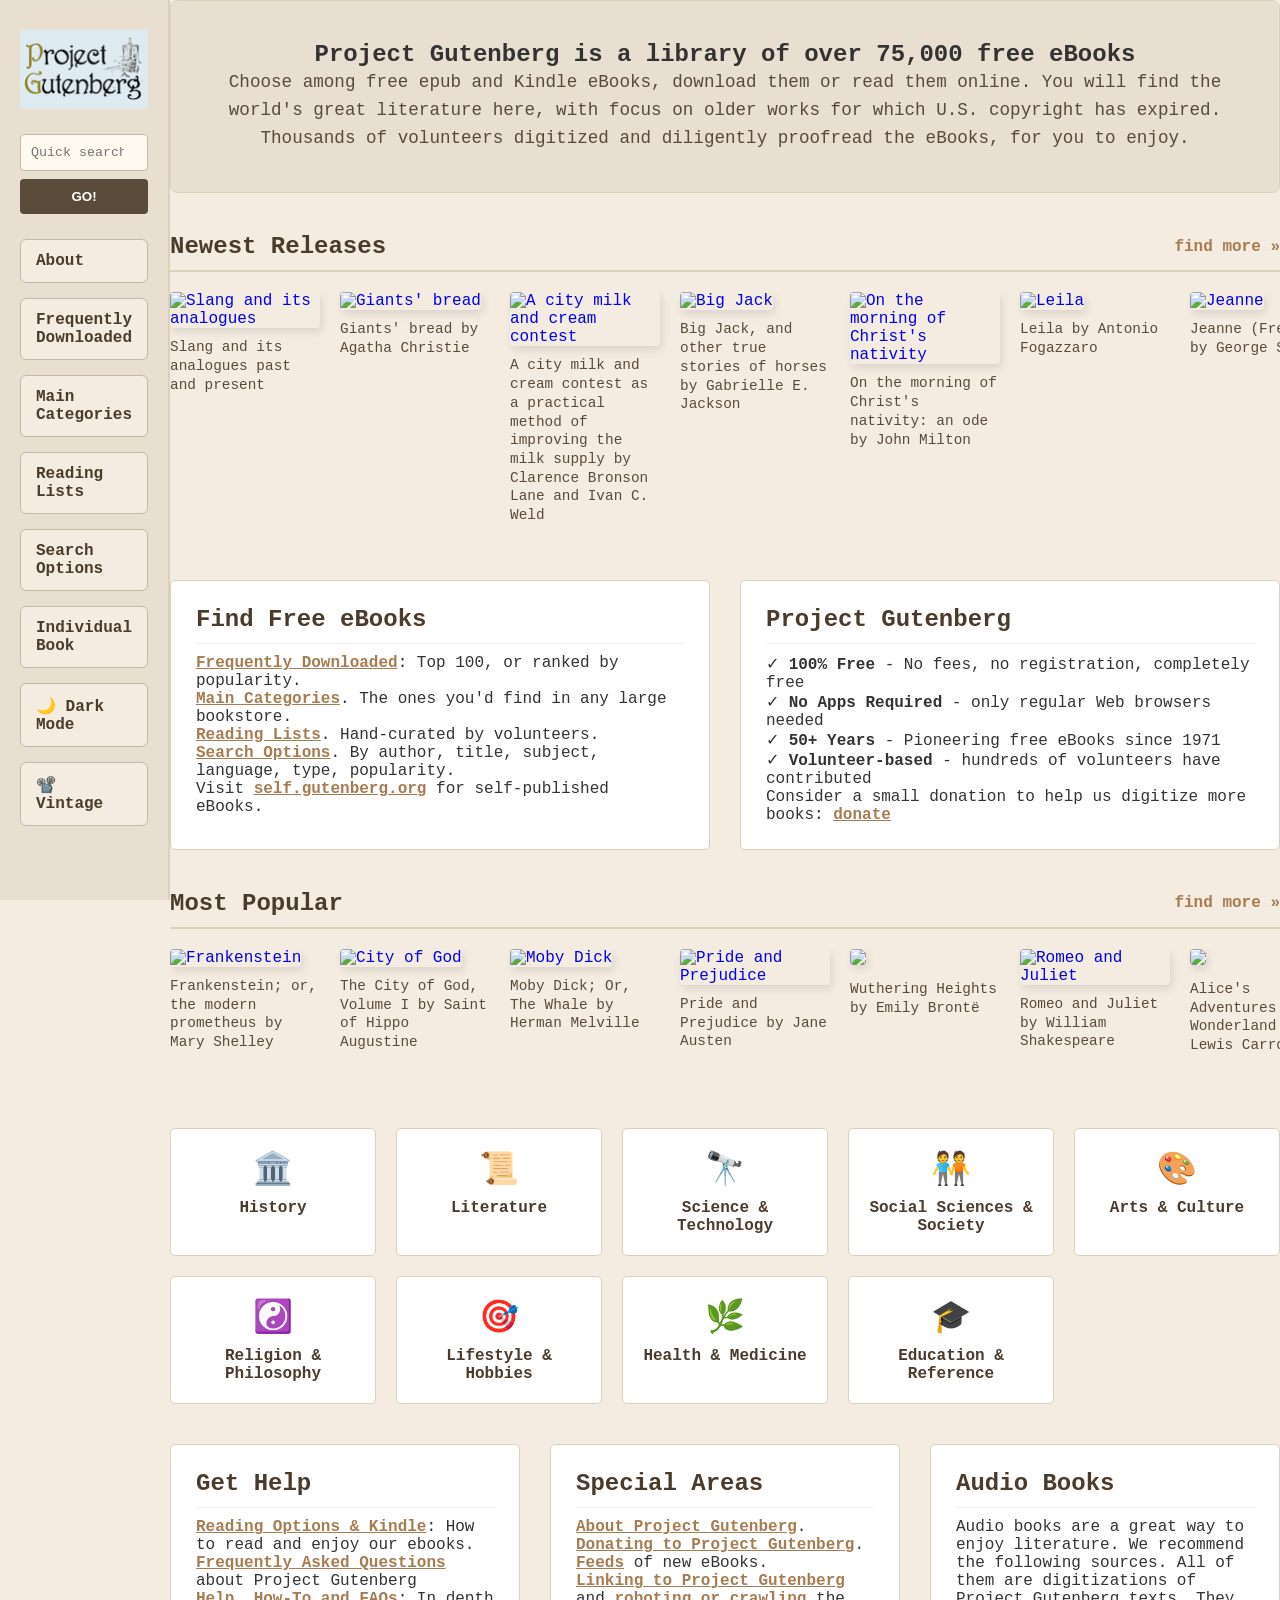
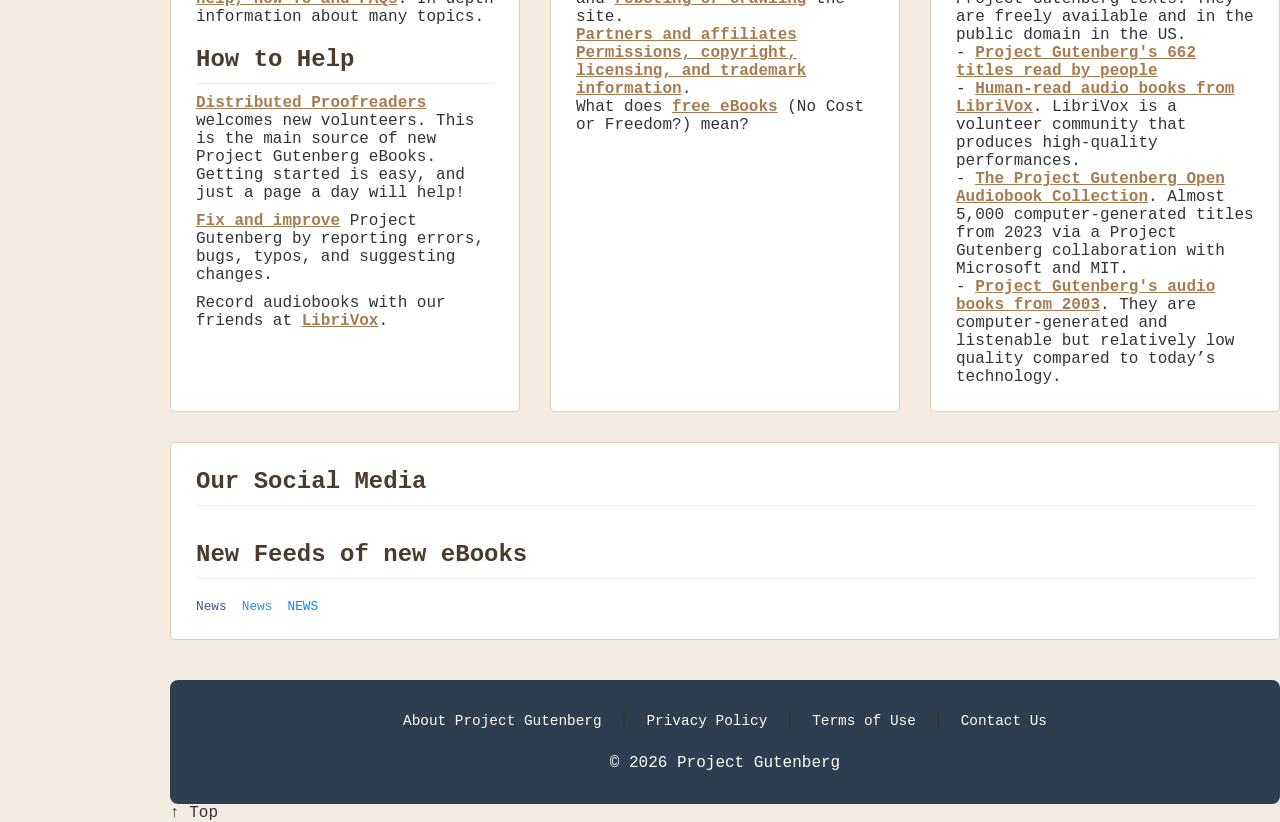
==== index.html @ 0d286bb6 "Update index.html" ====
<!DOCTYPE html>
<html lang="en">
<head>
  <meta charset="UTF-8">
  <meta name="viewport" content="width=device-width, initial-scale=1.0">
  <title>Project Gutenberg - Free eBooks</title>
  <link rel="stylesheet" href="style.css">
</head>
<body>

  <header class="site-header">
    <nav class="nav container">
      <a href="index.html" class="logo"><img src="images/projectgutenberg logo.png" alt="Project Gutenberg Logo" class="logo-img"></a>
      
      <form class="search-form" method="get" action="https://www.gutenberg.org/ebooks/search/">
        <input type="search" id="searchInput" name="query" placeholder="Quick search" class="vintage-input">
        <button type="submit" class="vintage-submit">Go!</button>
      </form>
      
      <ul class="nav-list">
        <li><a href="about.html">About</a></li>
        <li><a href="FrequentlyDownloaded.html">Frequently Downloaded</a></li>
        <li><a href="maincat.html">Main Categories</a></li>
        <li><a href="readinglists.html">Reading Lists</a></li>
        <li><a href="searchoptions.html">Search Options</a></li>
        <li><a href="individualbook.html">Individual Book</a></li>
        <li><a href="#" id="darkModeBtn">🌙 Dark Mode</a></li>
        <li><a href="#" id="vintageModeBtn">📽️ Vintage</a></li>
      </ul>
     <div style="padding: 10px; text-align: center;">
</div>
    </nav>
  </header>
  
  <main>
      
    <section class="hero" style="background: #e8dfd0; padding: 40px; border-radius: 8px; margin-bottom: 40px; text-align: center; border: 1px solid #dcd0b9;">
      <div class="container">
        <h2>Project Gutenberg is a library of over 75,000 free eBooks</h2>
        <p style="font-size: 1.1rem; line-height: 1.6; color: #5a4a3a;">Choose among free epub and Kindle eBooks, download them or read them online. You will find the world's great literature here, with focus on older works for which U.S. copyright has expired. Thousands of volunteers digitized and diligently proofread the eBooks, for you to enjoy.</p>
      </div>
    </section>

    <section class="releases-section" style="margin-bottom: 40px;">
        <div class="releases-header" style="display: flex; justify-content: space-between; align-items: center; border-bottom: 2px solid #dcd0b9; padding-bottom: 10px; margin-bottom: 20px;">
            <h2 style="color: #4a3b2b; margin: 0;">Newest Releases</h2>
            <a href="#" class="btn-find-more" style="color: #a67c52; text-decoration: none; font-weight: bold;">find more »</a>
        </div>
        <div class="carousel-track" style="display: flex; gap: 20px; overflow-x: auto; padding-bottom: 15px;">

            <a href="#" class="book-card" style="flex: 0 0 150px; text-decoration: none;">
                <img src="https://www.gutenberg.org/cache/epub/78263/pg78263.cover.medium.jpg" alt="Slang and its analogues" class="book-cover" style="width: 100%; border-radius: 4px; box-shadow: 2px 4px 8px rgba(0,0,0,0.1);">
                <p class="book-title" style="color: #5a4a3a; font-size: 0.9rem; margin-top: 10px; line-height: 1.3;">Slang and its analogues past and present</p>
            </a>

            <a href="#" class="book-card" style="flex: 0 0 150px; text-decoration: none;">
                <img src="https://www.gutenberg.org/cache/epub/78262/pg78262.cover.medium.jpg" alt="Giants' bread" class="book-cover" style="width: 100%; border-radius: 4px; box-shadow: 2px 4px 8px rgba(0,0,0,0.1);">
                <p class="book-title" style="color: #5a4a3a; font-size: 0.9rem; margin-top: 10px; line-height: 1.3;">Giants' bread by Agatha Christie</p>
            </a>

            <a href="#" class="book-card" style="flex: 0 0 150px; text-decoration: none;">
                <img src="https://www.gutenberg.org/cache/epub/78261/pg78261.cover.medium.jpg" alt="A city milk and cream contest" class="book-cover" style="width: 100%; border-radius: 4px; box-shadow: 2px 4px 8px rgba(0,0,0,0.1);">
                <p class="book-title" style="color: #5a4a3a; font-size: 0.9rem; margin-top: 10px; line-height: 1.3;">A city milk and cream contest as a practical method of improving the milk supply by Clarence Bronson Lane and Ivan C. Weld</p>
            </a>
          
            <a href="#" class="book-card" style="flex: 0 0 150px; text-decoration: none;">
                <img src="https://www.gutenberg.org/cache/epub/78260/pg78260.cover.medium.jpg" alt="Big Jack" class="book-cover" style="width: 100%; border-radius: 4px; box-shadow: 2px 4px 8px rgba(0,0,0,0.1);">
                <p class="book-title" style="color: #5a4a3a; font-size: 0.9rem; margin-top: 10px; line-height: 1.3;">Big Jack, and other true stories of horses by Gabrielle E. Jackson</p>
            </a>
          
            <a href="#" class="book-card" style="flex: 0 0 150px; text-decoration: none;">
                <img src="https://www.gutenberg.org/cache/epub/78259/pg78259.cover.medium.jpg" alt="On the morning of Christ's nativity" class="book-cover" style="width: 100%; border-radius: 4px; box-shadow: 2px 4px 8px rgba(0,0,0,0.1);">
                <p class="book-title" style="color: #5a4a3a; font-size: 0.9rem; margin-top: 10px; line-height: 1.3;">On the morning of Christ's nativity: an ode by John Milton</p>
            </a>

            <a href="#" class="book-card" style="flex: 0 0 150px; text-decoration: none;">
                <img src="https://www.gutenberg.org/cache/epub/78258/pg78258.cover.medium.jpg" alt="Leila" class="book-cover" style="width: 100%; border-radius: 4px; box-shadow: 2px 4px 8px rgba(0,0,0,0.1);">
                <p class="book-title" style="color: #5a4a3a; font-size: 0.9rem; margin-top: 10px; line-height: 1.3;">Leila by Antonio Fogazzaro</p>
            </a>
            
            <a href="#" class="book-card" style="flex: 0 0 150px; text-decoration: none;">
                <img src="https://www.gutenberg.org/cache/epub/78257/pg78257.cover.medium.jpg" alt="Jeanne" class="book-cover" style="width: 100%; border-radius: 4px; box-shadow: 2px 4px 8px rgba(0,0,0,0.1);">
                <p class="book-title" style="color: #5a4a3a; font-size: 0.9rem; margin-top: 10px; line-height: 1.3;">Jeanne (French) by George Sand</p>
            </a>
          
            <a href="#" class="book-card" style="flex: 0 0 150px; text-decoration: none;">
                <img src="https://www.gutenberg.org/cache/epub/78256/pg78256.cover.medium.jpg" alt="history of libraries" class="book-cover" style="width: 100%; border-radius: 4px; box-shadow: 2px 4px 8px rgba(0,0,0,0.1);">
                <p class="book-title" style="color: #5a4a3a; font-size: 0.9rem; margin-top: 10px; line-height: 1.3;">A brief outline of the history of libraries by Justus Lipsius</p>
            </a>

            <a href="#" class="book-card" style="flex: 0 0 150px; text-decoration: none;">
                <img src="https://www.gutenberg.org/cache/epub/78255/pg78255.cover.medium.jpg" alt="mathematica" class="book-cover" style="width: 100%; border-radius: 4px; box-shadow: 2px 4px 8px rgba(0,0,0,0.1);">
                <p class="book-title" style="color: #5a4a3a; font-size: 0.9rem; margin-top: 10px; line-height: 1.3;">Principia mathematica, vol. 2 (of 3) by Bertrand Russell and Alfred North Whitehead</p>
            </a>
            
            <a href="#" class="book-card" style="flex: 0 0 150px; text-decoration: none;">
                <img src="https://www.gutenberg.org/cache/epub/78254/pg78254.cover.medium.jpg" alt="Silent guests" class="book-cover" style="width: 100%; border-radius: 4px; box-shadow: 2px 4px 8px rgba(0,0,0,0.1);">
                <p class="book-title" style="color: #5a4a3a; font-size: 0.9rem; margin-top: 10px; line-height: 1.3;">Silent guests by A. E. Forrest</p>
            </a>

        </div>
    </section>

    <div class="info-container" style="display: flex; gap: 30px; margin-bottom: 40px; flex-wrap: wrap;">
        <div class="info-card" style="flex: 1; min-width: 300px; background: #ffffff; padding: 25px; border: 1px solid #dcd0b9; border-radius: 5px;">
            <h2 style="color: #4a3b2b; border-bottom: 1px solid #eee; padding-bottom: 10px;">Find Free eBooks</h2>
            <p style="margin-top: 10px;"><a href="#" style="color: #a67c52; font-weight: bold;">Frequently Downloaded</a>: Top 100, or ranked by popularity.</p>
            <p><a href="maincat.html" style="color: #a67c52; font-weight: bold;">Main Categories</a>. The ones you'd find in any large bookstore.</p>
            <p><a href="#" style="color: #a67c52; font-weight: bold;">Reading Lists</a>. Hand-curated by volunteers.</p>
            <p><a href="#" style="color: #a67c52; font-weight: bold;">Search Options</a>. By author, title, subject, language, type, popularity.</p>
            <p>Visit <a href="#" style="color: #a67c52; font-weight: bold;">self.gutenberg.org</a> for self-published eBooks.</p>
        </div>
   
        <div class="info-card" style="flex: 1; min-width: 300px; background: #ffffff; padding: 25px; border: 1px solid #dcd0b9; border-radius: 5px;">
            <h2 style="color: #4a3b2b; border-bottom: 1px solid #eee; padding-bottom: 10px;">Project Gutenberg</h2>
            <p style="margin-top: 10px;">✓ <strong>100% Free</strong> - No fees, no registration, completely free</p>
            <p>✓ <strong>No Apps Required</strong> - only regular Web browsers needed</p>
            <p>✓ <strong>50+ Years</strong> - Pioneering free eBooks since 1971</p>
            <p>✓ <strong>Volunteer-based</strong> - hundreds of volunteers have contributed</p>
            <p>Consider a small donation to help us digitize more books: <a href="#" style="color: #a67c52; font-weight: bold;">donate</a></p>
        </div>
    </div>

    <section class="releases-section" style="margin-bottom: 40px;">
        <div class="releases-header" style="display: flex; justify-content: space-between; align-items: center; border-bottom: 2px solid #dcd0b9; padding-bottom: 10px; margin-bottom: 20px;">
            <h2 style="color: #4a3b2b; margin: 0;">Most Popular</h2>
            <a href="https://www.gutenberg.org/ebooks/search/?sort_order=downloads" class="btn-find-more" style="color: #a67c52; text-decoration: none; font-weight: bold;">find more »</a>
        </div>
        <div class="carousel-track" style="display: flex; gap: 20px; overflow-x: auto; padding-bottom: 15px;">
          
            <a href="#" class="book-card" style="flex: 0 0 150px; text-decoration: none;">
                <img src="https://www.gutenberg.org/cache/epub/84/pg84.cover.medium.jpg" alt="Frankenstein" class="book-cover" style="width: 100%; border-radius: 4px; box-shadow: 2px 4px 8px rgba(0,0,0,0.1);">
                <p class="book-title" style="color: #5a4a3a; font-size: 0.9rem; margin-top: 10px; line-height: 1.3;">Frankenstein; or, the modern prometheus by Mary Shelley</p>
            </a>
            
            <a href="#" class="book-card" style="flex: 0 0 150px; text-decoration: none;">
                <img src="https://www.gutenberg.org/cache/epub/45304/pg45304.cover.medium.jpg" alt="City of God" class="book-cover" style="width: 100%; border-radius: 4px; box-shadow: 2px 4px 8px rgba(0,0,0,0.1);">
                <p class="book-title" style="color: #5a4a3a; font-size: 0.9rem; margin-top: 10px; line-height: 1.3;">The City of God, Volume I by Saint of Hippo Augustine</p>
            </a>
          
            <a href="#" class="book-card" style="flex: 0 0 150px; text-decoration: none;">
                <img src="https://www.gutenberg.org/cache/epub/2701/pg2701.cover.medium.jpg" alt="Moby Dick" class="book-cover" style="width: 100%; border-radius: 4px; box-shadow: 2px 4px 8px rgba(0,0,0,0.1);">
                <p class="book-title" style="color: #5a4a3a; font-size: 0.9rem; margin-top: 10px; line-height: 1.3;">Moby Dick; Or, The Whale by Herman Melville</p>
            </a>

            <a href="#" class="book-card" style="flex: 0 0 150px; text-decoration: none;">
                <img src="https://www.gutenberg.org/cache/epub/1342/pg1342.cover.medium.jpg" alt="Pride and Prejudice" class="book-cover" style="width: 100%; border-radius: 4px; box-shadow: 2px 4px 8px rgba(0,0,0,0.1);">
                <p class="book-title" style="color: #5a4a3a; font-size: 0.9rem; margin-top: 10px; line-height: 1.3;">Pride and Prejudice by Jane Austen</p>
            </a>

            <a href="#" class="book-card" style="flex: 0 0 150px; text-decoration: none;">
                <img src="https://www.gutenberg.org/cache/epub/768/pg768.cover.medium.jpg" class="Wuthering Heights" style="width: 100%; border-radius: 4px; box-shadow: 2px 4px 8px rgba(0,0,0,0.1);">
                <p class="book-title" style="color: #5a4a3a; font-size: 0.9rem; margin-top: 10px; line-height: 1.3;">Wuthering Heights by Emily Brontë</p>
            </a>
          
            <a href="#" class="book-card" style="flex: 0 0 150px; text-decoration: none;">
                <img src="https://www.gutenberg.org/cache/epub/1513/pg1513.cover.medium.jpg" alt="Romeo and Juliet" class="book-cover" style="width: 100%; border-radius: 4px; box-shadow: 2px 4px 8px rgba(0,0,0,0.1);">
                <p class="book-title" style="color: #5a4a3a; font-size: 0.9rem; margin-top: 10px; line-height: 1.3;">Romeo and Juliet by William Shakespeare</p>
            </a>
          
            <a href="#" class="book-card" style="flex: 0 0 150px; text-decoration: none;">
                <img src="https://www.gutenberg.org/cache/epub/11/pg11.cover.medium.jpg" class="Alice's Adventrues" style="width: 100%; border-radius: 4px; box-shadow: 2px 4px 8px rgba(0,0,0,0.1);">
                <p class="book-title" style="color: #5a4a3a; font-size: 0.9rem; margin-top: 10px; line-height: 1.3;">Alice's Adventures in Wonderland by Lewis Carroll</p>
            </a>

            <a href="#" class="book-card" style="flex: 0 0 150px; text-decoration: none;">
                <img src="https://www.gutenberg.org/cache/epub/100/pg100.cover.medium.jpg" class="Complete Works of William" style="width: 100%; border-radius: 4px; box-shadow: 2px 4px 8px rgba(0,0,0,0.1);">
                <p class="book-title" style="color: #5a4a3a; font-size: 0.9rem; margin-top: 10px; line-height: 1.3;">The Complete Works of William Shakespeare by William Shakespeare</p>
            </a>

            <a href="#" class="book-card" style="flex: 0 0 150px; text-decoration: none;">
                <img src="https://www.gutenberg.org/cache/epub/64317/pg64317.cover.medium.jpg" class="Great Gatsby" style="width: 100%; border-radius: 4px; box-shadow: 2px 4px 8px rgba(0,0,0,0.1);">
                <p class="book-title" style="color: #5a4a3a; font-size: 0.9rem; margin-top: 10px; line-height: 1.3;">The Great Gatsby by F. Scott Fitzgerald</p>
            </a>

            <a href="#" class="book-card" style="flex: 0 0 150px; text-decoration: none;">
                <img src="https://www.gutenberg.org/cache/epub/2641/pg2641.cover.medium.jpg" class="Room with a view" style="width: 100%; border-radius: 4px; box-shadow: 2px 4px 8px rgba(0,0,0,0.1);">
                <p class="book-title" style="color: #5a4a3a; font-size: 0.9rem; margin-top: 10px; line-height: 1.3;">A Room with a view by E. M. Forster</p>
            </a>
        </div>
    </section>

    <div class="category-grid" style="display: grid; grid-template-columns: repeat(auto-fit, minmax(200px, 1fr)); gap: 20px; margin-bottom: 40px;">
        
        <a href="history.html" class="category-card" style="background: #ffffff; padding: 20px; border: 1px solid #dcd0b9; border-radius: 5px; text-align: center; text-decoration: none; color: #4a3b2b;">
            <span class="category-icon" style="font-size: 2rem; display: block; margin-bottom: 10px;">🏛️</span>
            <span class="category-text" style="font-weight: bold;">History</span>
        </a>

        <a href="literature.html" class="category-card" style="background: #ffffff; padding: 20px; border: 1px solid #dcd0b9; border-radius: 5px; text-align: center; text-decoration: none; color: #4a3b2b;">
            <span class="category-icon" style="font-size: 2rem; display: block; margin-bottom: 10px;">📜</span>
            <span class="category-text" style="font-weight: bold;">Literature</span>
        </a>

        <a href="science.html" class="category-card" style="background: #ffffff; padding: 20px; border: 1px solid #dcd0b9; border-radius: 5px; text-align: center; text-decoration: none; color: #4a3b2b;">
            <span class="category-icon" style="font-size: 2rem; display: block; margin-bottom: 10px;">🔭</span>
            <span class="category-text" style="font-weight: bold;">Science & Technology</span>
        </a>

        <a href="social-sciences.html" class="category-card" style="background: #ffffff; padding: 20px; border: 1px solid #dcd0b9; border-radius: 5px; text-align: center; text-decoration: none; color: #4a3b2b;">
            <span class="category-icon" style="font-size: 2rem; display: block; margin-bottom: 10px;">🧑‍🤝‍🧑</span>
            <span class="category-text" style="font-weight: bold;">Social Sciences & Society</span>
        </a>

        <a href="arts.html" class="category-card" style="background: #ffffff; padding: 20px; border: 1px solid #dcd0b9; border-radius: 5px; text-align: center; text-decoration: none; color: #4a3b2b;">
            <span class="category-icon" style="font-size: 2rem; display: block; margin-bottom: 10px;">🎨</span>
            <span class="category-text" style="font-weight: bold;">Arts & Culture</span>
        </a>

        <a href="religion.html" class="category-card" style="background: #ffffff; padding: 20px; border: 1px solid #dcd0b9; border-radius: 5px; text-align: center; text-decoration: none; color: #4a3b2b;">
            <span class="category-icon" style="font-size: 2rem; display: block; margin-bottom: 10px;">☯️</span>
            <span class="category-text" style="font-weight: bold;">Religion & Philosophy</span>
        </a>

        <a href="lifestyle.html" class="category-card" style="background: #ffffff; padding: 20px; border: 1px solid #dcd0b9; border-radius: 5px; text-align: center; text-decoration: none; color: #4a3b2b;">
            <span class="category-icon" style="font-size: 2rem; display: block; margin-bottom: 10px;">🎯</span>
            <span class="category-text" style="font-weight: bold;">Lifestyle & Hobbies</span>
        </a>

        <a href="health.html" class="category-card" style="background: #ffffff; padding: 20px; border: 1px solid #dcd0b9; border-radius: 5px; text-align: center; text-decoration: none; color: #4a3b2b;">
            <span class="category-icon" style="font-size: 2rem; display: block; margin-bottom: 10px;">🌿</span>
            <span class="category-text" style="font-weight: bold;">Health & Medicine</span>
        </a>
      
        <a href="education.html" class="category-card" style="background: #ffffff; padding: 20px; border: 1px solid #dcd0b9; border-radius: 5px; text-align: center; text-decoration: none; color: #4a3b2b;">
            <span class="category-icon" style="font-size: 2rem; display: block; margin-bottom: 10px;">🎓</span>
            <span class="category-text" style="font-weight: bold;">Education & Reference</span>
        </a>


    </div>

    <div class="info-container" style="display: flex; gap: 30px; margin-bottom: 40px; flex-wrap: wrap;">
        
        <div class="info-card" style="flex: 1; min-width: 300px; background: #ffffff; padding: 25px; border: 1px solid #dcd0b9; border-radius: 5px;">
            <h2 style="color: #4a3b2b; border-bottom: 1px solid #eee; padding-bottom: 10px;">Get Help</h2>
            <p style="margin-top: 10px;"><a href="#" style="color: #a67c52; font-weight: bold;">Reading Options & Kindle</a>: How to read and enjoy our ebooks.</p>
            <p><a href="#" style="color: #a67c52; font-weight: bold;">Frequently Asked Questions</a> about Project Gutenberg</p>
            <p><a href="#" style="color: #a67c52; font-weight: bold;">Help, How-To and FAQs</a>: In depth information about many topics.</p>

            <h2 style="color: #4a3b2b; border-bottom: 1px solid #eee; padding-bottom: 10px; margin-top: 20px;">How to Help</h2>
            <p style="margin-top: 10px;"><a href="#" style="color: #a67c52; font-weight: bold;">Distributed Proofreaders</a> welcomes new volunteers. This is the main source of new Project Gutenberg eBooks. Getting started is easy, and just a page a day will help!</p>
            <p style="margin-top: 10px;"><a href="#" style="color: #a67c52; font-weight: bold;">Fix and improve</a> Project Gutenberg by reporting errors, bugs, typos, and suggesting changes.</p>
            <p style="margin-top: 10px;">Record audiobooks with our friends at <a href="#" style="color: #a67c52; font-weight: bold;">LibriVox</a>.</p>
        </div>
      
        <div class="info-card" style="flex: 1; min-width: 300px; background: #ffffff; padding: 25px; border: 1px solid #dcd0b9; border-radius: 5px;">
            <h2 style="color: #4a3b2b; border-bottom: 1px solid #eee; padding-bottom: 10px;">Special Areas</h2>
            <p style="margin-top: 10px;"><a href="#" style="color: #a67c52; font-weight: bold;">About Project Gutenberg</a>.</p>
            <p><a href="#" style="color: #a67c52; font-weight: bold;">Donating to Project Gutenberg</a>.</p>
            <p><a href="#" style="color: #a67c52; font-weight: bold;">Feeds</a> of new eBooks.</p>
            <p><a href="#" style="color: #a67c52; font-weight: bold;">Linking to Project Gutenberg</a> and <a href="#" style="color: #a67c52; font-weight: bold;">roboting or crawling</a> the site.</p>
            <p><a href="#" style="color: #a67c52; font-weight: bold;">Partners and affiliates</a></p>
            <p><a href="#" style="color: #a67c52; font-weight: bold;">Permissions, copyright, licensing, and trademark information</a>.</p>
            <p>What does <a href="#" style="color: #a67c52; font-weight: bold;">free eBooks</a> (No Cost or Freedom?) mean?</p>
        </div>


        <div class="info-card" style="flex: 1; min-width: 300px; background: #ffffff; padding: 25px; border: 1px solid #dcd0b9; border-radius: 5px;">
            <h2 style="color: #4a3b2b; border-bottom: 1px solid #eee; padding-bottom: 10px;">Audio Books</h2>
            <p style="margin-top: 10px;">Audio books are a great way to enjoy literature. We recommend the following sources. All of them are digitizations of Project Gutenberg texts. They are freely available and in the public domain in the US.</p>
            <p>- <a href="#" style="color: #a67c52; font-weight: bold;">Project Gutenberg's 662 titles read by people</a></p>
            <p>- <a href="#" style="color: #a67c52; font-weight: bold;">Human-read audio books from LibriVox</a>. LibriVox is a volunteer community that produces high-quality performances.</p>
            <p>- <a href="#" style="color: #a67c52; font-weight: bold;">The Project Gutenberg Open Audiobook Collection</a>. Almost 5,000 computer-generated titles from 2023 via a Project Gutenberg collaboration with Microsoft and MIT.</p>
            <p>- <a href="#" style="color: #a67c52; font-weight: bold;">Project Gutenberg's audio books from 2003</a>. They are computer-generated and listenable but relatively low quality compared to today’s technology.</p>
        </div>

        <div class="info-card" style="flex: 1; min-width: 300px; background: #ffffff; padding: 25px; border: 1px solid #dcd0b9; border-radius: 5px;">
            <h2 style="color: #4a3b2b; border-bottom: 1px solid #eee; padding-bottom: 10px;">Our Social Media</h2>
            <div class="social-icons" style="display: flex; gap: 15px; margin-bottom: 20px; margin-top: 15px;">
                <a href="https://www.facebook.com/project.gutenberg" class="social-icon" aria-label="Facebook" style="color: #3b5998; font-size: 1.5rem;">
                    <i class="fa-brands fa-facebook-f"></i>
                </a>
                <a href="https://mastodon.social/@gutenberg_org" class="social-icon" aria-label="Mastodon" style="color: #2b90d9; font-size: 1.5rem;">
                    <i class="fa-brands fa-mastodon"></i>
                </a>
                <a href="https://bsky.app/profile/gutenberg.org" class="social-icon" aria-label="Bluesky" style="color: #0085ff; font-size: 1.5rem;">
                    <i class="fa-brands fa-bluesky"></i>
                </a>
            </div>

            <h2 style="color: #4a3b2b; border-bottom: 1px solid #eee; padding-bottom: 10px;">New Feeds of new eBooks</h2>
            <div class="social-icons" style="display: flex; gap: 15px; margin-top: 15px;">
                <a href="https://www.facebook.com/gutenberg.new" class="social-icon news-icon" aria-label="Facebook News" style="color: #3b5998; font-size: 1.5rem; display: flex; flex-direction: column; align-items: center; text-decoration: none;">
                    <i class="fa-brands fa-facebook-f"></i>
                    <span class="icon-text" style="font-size: 0.8rem; margin-top: 5px;">News</span>
                </a>
                <a href="https://mastodon.social/@gutenberg_new" class="social-icon news-icon" aria-label="Mastodon News" style="color: #2b90d9; font-size: 1.5rem; display: flex; flex-direction: column; align-items: center; text-decoration: none;">
                    <i class="fa-brands fa-mastodon"></i>
                    <span class="icon-text" style="font-size: 0.8rem; margin-top: 5px;">News</span>
                </a>
                <a href="https://bsky.app/profile/new.gutenberg.org" class="social-icon news-icon" aria-label="Bluesky News" style="color: #0085ff; font-size: 1.5rem; display: flex; flex-direction: column; align-items: center; text-decoration: none;">
                    <i class="fa-brands fa-bluesky"></i>
                    <span class="icon-text" style="font-size: 0.8rem; margin-top: 5px;">NEWS</span>
                </a>
            </div>
        </div>
    </div>

    <footer class="footer" style="background: #2c3e50; padding: 2rem 0; margin-top: 40px; border-radius: 8px;">
        <nav class="footer-nav" style="margin-bottom: 1.5rem; text-align: center;">
            <a href="#" style="color: white; margin: 0 0.5rem; text-decoration: none;">About Project Gutenberg</a> |
            <a href="#" style="color: white; margin: 0 0.5rem; text-decoration: none;">Privacy Policy</a> |
            <a href="#" style="color: white; margin: 0 0.5rem; text-decoration: none;">Terms of Use</a> |
            <a href="#" style="color: white; margin: 0 0.5rem; text-decoration: none;">Contact Us</a>
        </nav>
        <p style="color: white; text-align: center; margin: 0;">&copy; 2026 Project Gutenberg</p>
    </footer>
<div id="backToTop">↑ Top</div>
  </main>

  <script src="script.js"></script>
</body>
</html>
---- style.css ----
/* ==========================================================================
   PROJECT GUTENBERG - VINTAGE TYPEWRITER REDESIGN (COMPLETE)
   ========================================================================== */

/* ===== 1. RESET & BASE STYLES ===== */
* { 
    margin: 0; 
    padding: 0; 
    box-sizing: border-box; 
}

body {
    background-color: #f4ece1; /* Classic aged paper color */
    color: #333;               
    display: flex;             
    font-family: 'Courier New', Courier, monospace; 
    min-height: 100vh;
    transition: background-color 0.3s ease, color 0.3s ease;
}

/* ===== 2. GLOBAL LAYOUT ===== */
.page-layout {
    display: flex;
    flex-direction: column;
    flex: 1;                  
    margin: 0 auto;          
    max-width: 1000px;
    padding: 40px;
    width: 100%;
}

.content-wrapper {
    flex: 1; /* Ensures footer stays at the bottom */
}

/* ===== 3. SIDEBAR & NAVIGATION ===== */
.site-header {
    background-color: #e8dfd0; 
    border-right: 2px solid #dcd0b9;
    display: flex;
    flex-direction: column;   
    height: 100vh;            
    padding: 30px 20px;
    position: sticky;         
    top: 0;
    width: 260px;             
    z-index: 100;
}

.logo-img {
    max-width: 100%;
    height: auto;
    margin-bottom: 20px;
}

.nav-list {
    display: flex;
    flex-direction: column;   
    gap: 15px;                
    list-style: none;         
}

.nav-list a {
    background-color: #f4ece1; 
    border: 1px solid #c5b8a5; 
    border-radius: 6px;        
    color: #4a3b2b;           
    display: block;           
    font-weight: bold;
    padding: 12px 15px;        
    text-decoration: none;
    transition: all 0.3s ease; 
}

.nav-list a:hover {
    background-color: #5a4a3a; 
    color: #ffffff;            
    transform: translateY(-2px); 
}

/* Toggle buttons container */
.mode-toggles {
    margin-top: 30px;
    text-align: center;
    display: flex;
    flex-direction: column;
    gap: 10px;
}

.mode-toggles button {
    font-size: 0.8rem;
}

/* ===== 4. TYPOGRAPHY & LINKS ===== */
h1, .section-title {
    color: #4a3b2b;
    margin-bottom: 20px;
    text-align: center;
    border-bottom: 2px solid #dcd0b9;
    padding-bottom: 10px;
}

.intro-text {
    color: #5a4a3a;
    font-size: 1.1rem;
    line-height: 1.6;
    margin-bottom: 30px;
}

.vintage-link {
    color: #a67c52;
    font-weight: bold;
    text-decoration: none;
}

.vintage-link:hover {
    color: #7a634d;
    text-decoration: underline;
}

/* ===== 5. COMPONENTS & BOXES ===== */
.info-box {
    background: #fffdfa;
    border: 1px solid #dcd0b9;
    padding: 30px;
    margin-bottom: 30px;
    box-shadow: 4px 4px 0px #dcd0b9; /* Hard vintage shadow */
}

.mission-scroll {
    background: #f4ece1;
    border-left: 5px solid #5a4a3a; /* Accent bar */
    padding: 20px;
    font-style: italic;
    margin-bottom: 20px;
}

.archive-tag {
    background: #e8dfd0;
    border-left: 3px solid #5a4a3a;
    color: #5a4a3a;
    display: inline-block;
    padding: 8px 15px;
    margin: 5px;
    font-weight: bold;
    text-decoration: none;
    transition: 0.3s;
}

.archive-tag:hover {
    background: #5a4a3a;
    color: white;
}

/* Container for bookshelves links */
.bookshelves-container {
    display: flex;
    flex-wrap: wrap;
    justify-content: center;
    gap: 10px;
}

/* ===== 6. TABLES & LISTS ===== */
.vintage-table {
    background-color: #ffffff;
    border-collapse: collapse; 
    width: 100%;
    margin-bottom: 40px;
}

.vintage-table th {
    background-color: #e8dfd0; 
    color: #4a3b2b;
    padding: 15px;
    text-align: left;
}

.vintage-table td {
    border: 1px solid #dcd0b9;
    padding: 12px;
}

.vintage-list {
    list-style: decimal inside;
    line-height: 2;
}

.vintage-list li {
    margin-bottom: 8px;
}

.table-header-flex {
    text-align: left;
}

/* Special styles for the bibliographic record table */
.biblio-table {
    margin-bottom: 0;
}

.biblio-table th {
    width: 25%;
}

/* ===== 7. FORMS & INPUTS ===== */
.search-form {
    display: flex;
    flex-direction: column;
    gap: 8px;
    margin-bottom: 25px;
}

.vintage-input {
    background-color: #fff9f0;
    border: 1px solid #c5b8a5;
    border-radius: 4px;
    padding: 10px;
    font-family: inherit;
    width: 100%;
}

.vintage-submit {
    background-color: #5a4a3a;
    color: white;
    border: none;
    border-radius: 4px;
    padding: 10px 20px;
    cursor: pointer;
    font-weight: bold;
    text-transform: uppercase;
    transition: background 0.3s;
}

.vintage-submit:hover {
    background-color: #7a634d;
}

/* ===== 8. TABS SYSTEM (SEARCH OPTIONS PAGE) ===== */
.tab-input { display: none; }
.tab-content { display: none; }

.tabs-container {
    display: flex;
    gap: 10px;
    margin-bottom: 20px;
    border-bottom: 2px solid #dcd0b9;
}

.tabs-container label {
    padding: 10px 20px;
    background: #e8dfd0;
    border: 1px solid #c5b8a5;
    cursor: pointer;
    font-weight: bold;
    border-radius: 4px 4px 0 0;
    transition: 0.3s;
}

/* Tab Switching Logic */
#tab-advanced:checked ~ .tabs-container label[for="tab-advanced"],
#tab-fulltext:checked ~ .tabs-container label[for="tab-fulltext"],
#tab-categories:checked ~ .tabs-container label[for="tab-categories"] {
    background: #5a4a3a;
    color: white;
}

#tab-advanced:checked ~ #advanced-search-content,
#tab-fulltext:checked ~ #fulltext-search-content,
#tab-categories:checked ~ #categories-search-content {
    display: block;
}

/* ===== 9. INDIVIDUAL BOOK PAGE ELEMENTS ===== */
.breadcrumbs {
    margin-bottom: 20px;
    font-weight: bold;
    color: #5a4a3a;
    font-size: 0.9rem;
}

.author-subtitle {
    font-size: 1.2rem;
}

.book-details-grid {
    display: flex;
    gap: 40px;
    flex-wrap: wrap;
    align-items: flex-start;
}

/* Left column: Cover and sharing */
.book-cover-section {
    flex: 0 0 250px;
    text-align: center;
}

.book-cover-img {
    width: 100%;
    border: 2px solid #dcd0b9;
    border-radius: 4px;
    box-shadow: 2px 4px 8px rgba(0,0,0,0.1);
    margin-bottom: 15px;
}

.read-now-btn {
    display: block;
    text-decoration: none;
    margin-bottom: 20px;
}

.social-share-section {
    border-top: 1px dashed #dcd0b9;
    padding-top: 15px;
}

.social-title {
    font-size: 0.85rem;
    font-weight: bold;
    margin-bottom: 10px;
}

.social-links {
    display: flex;
    flex-wrap: wrap;
    gap: 10px;
    justify-content: center;
    font-size: 0.85rem;
}

/* Right column: Summary */
.book-summary-section {
    flex: 1;
    min-width: 300px;
}

.summary-title {
    text-align: left;
}

.summary-text {
    line-height: 1.8;
}

.help-link {
    font-size: 0.9rem;
    font-weight: normal;
    margin-left: 10px;
}

.more-files-text {
    font-size: 0.9rem;
    text-align: center;
}

/* ===== 10. THEMES & SPECIAL EFFECTS ===== */

/* Dark Mode Support */
.dark-mode {
    background-color: #1a1a1a !important;
    color: #e8dfd0 !important;
}

.dark-mode .site-header, 
.dark-mode .info-box,
.dark-mode .category-soft-box {
    background-color: #2c2c2c !important;
    border-color: #444 !important;
    color: #e8dfd0 !important;
}

.dark-mode .vintage-input {
    background-color: #333 !important;
    color: #eee !important;
}

/* Film Grain Overlay */
.film-grain::after {
    content: "";
    position: fixed;
    top: 0; left: 0; width: 100%; height: 100%;
    background: url('https://www.transparenttextures.com/patterns/stardust.png'); 
    opacity: 0.07;
    pointer-events: none; 
    z-index: 9999;
}

/* ===== 11. FOOTER ===== */
.site-footer {
    background-color: #2c3e50; 
    border-radius: 8px;
    color: white;
    margin-top: 40px;
    padding: 2rem;
    text-align: center;
}

.footer-nav a {
    color: white;
    margin: 0 10px;
    text-decoration: none;
    font-size: 0.9rem;
}

/* ===== 12. RESPONSIVENESS & UTILITIES ===== */
.text-center { text-align: center !important; }
.mt-0 { margin-top: 0 !important; }
.border-none { border-bottom: none !important; }

@media (max-width: 768px) {
    body { flex-direction: column; }
    
    .site-header { 
        width: 100%; 
        height: auto; 
        position: relative; 
        border-right: none; 
        border-bottom: 2px solid #dcd0b9;
    }
    
    .page-layout { 
        margin-left: 0; 
        padding: 20px;
    }

    .categories-grid {
        grid-template-columns: 1fr;
    }
    
    .book-details-grid {
        flex-direction: column;
        align-items: center;
    }
    
    .book-cover-section {
        flex: none;
        width: 100%;
        max-width: 300px;
    }
}
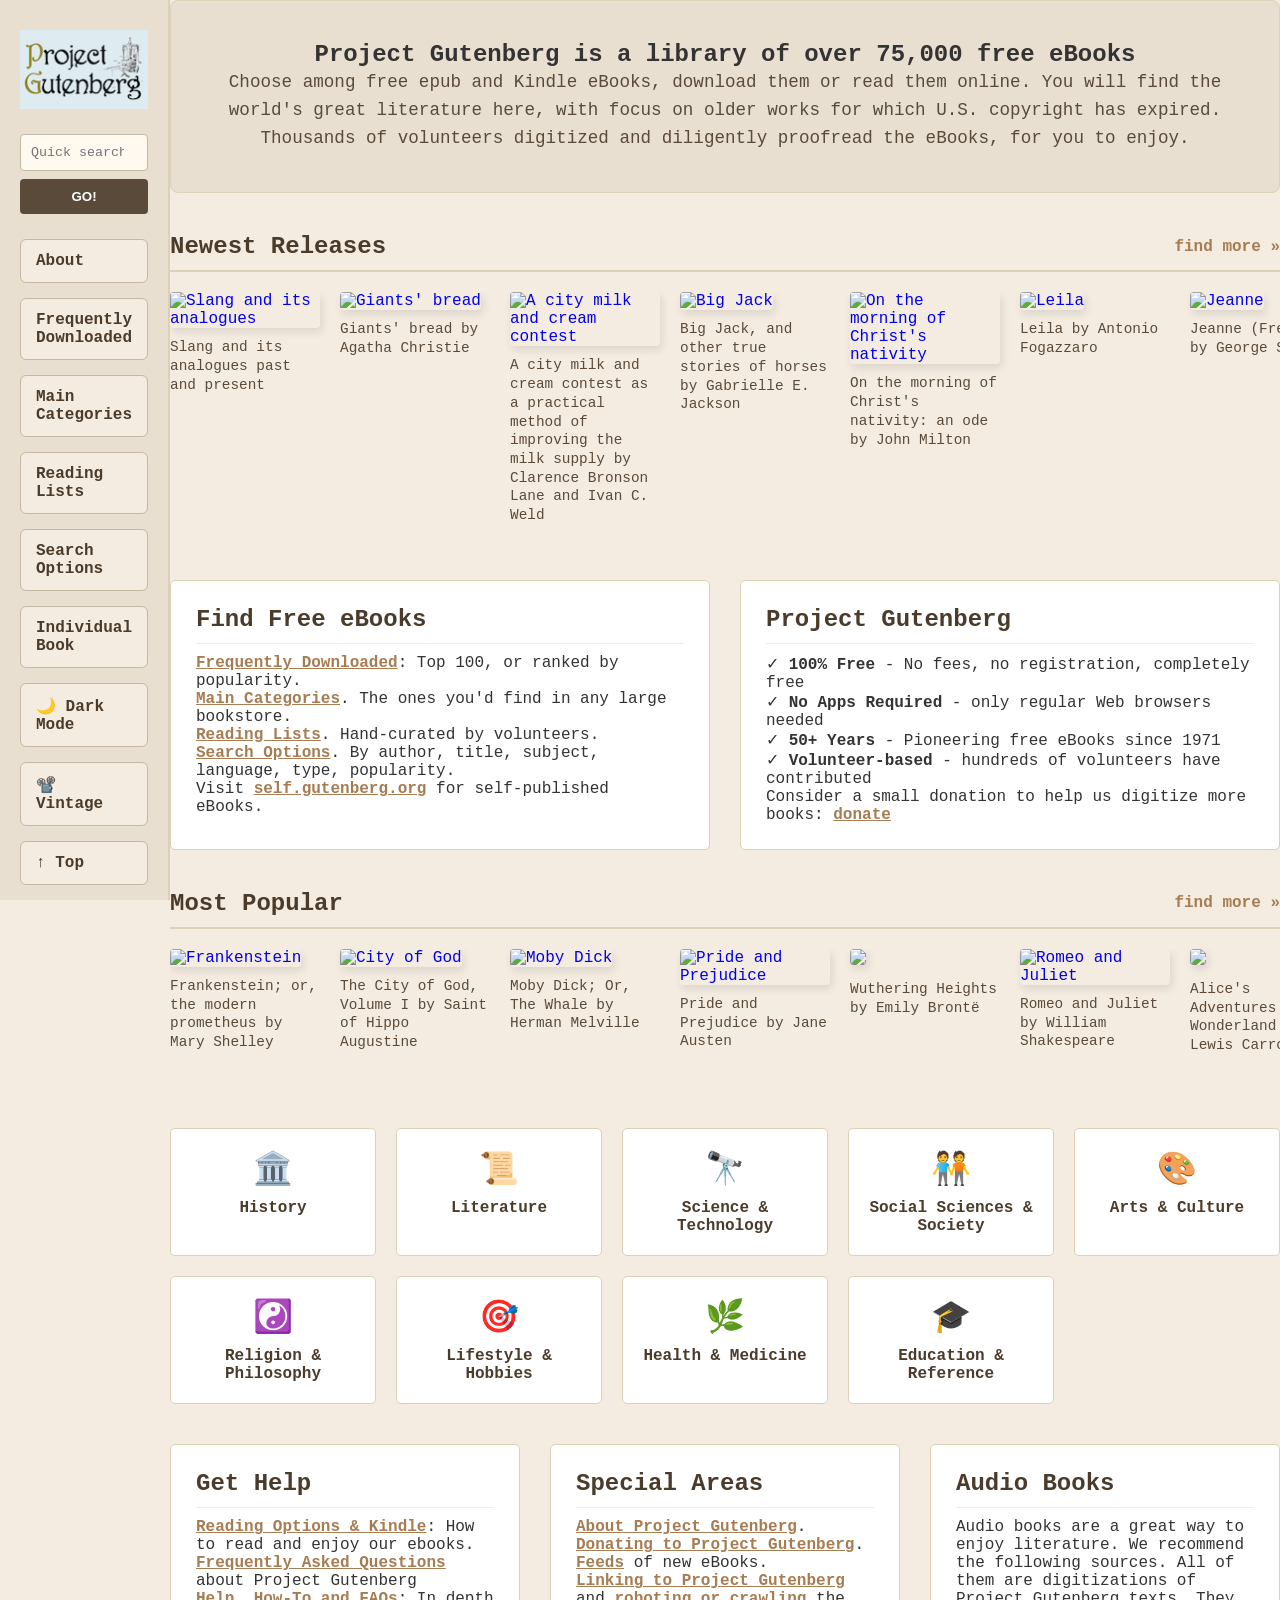
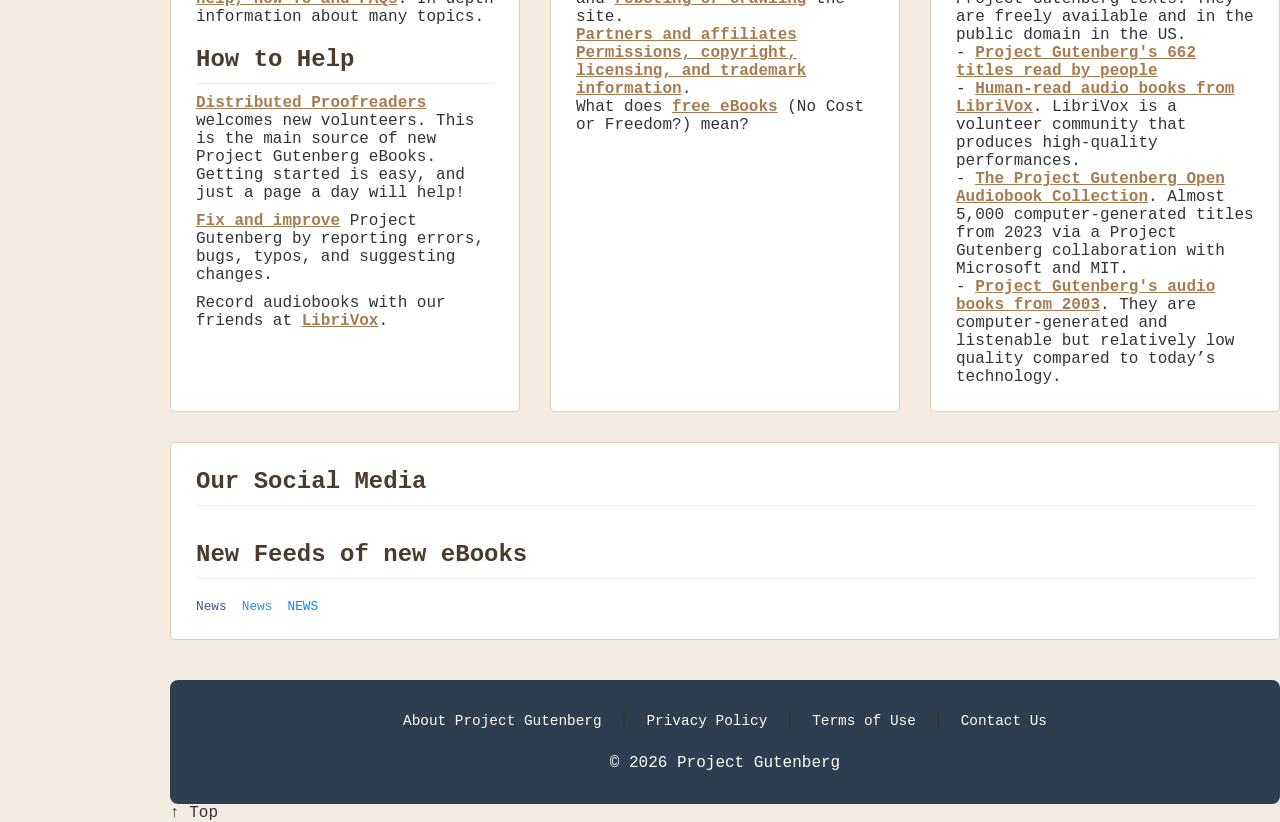
==== commit 5cfc8152: "Update index.html" ====
--- a/index.html
+++ b/index.html
@@ -5,6 +5,7 @@
   <meta name="viewport" content="width=device-width, initial-scale=1.0">
   <title>Project Gutenberg - Free eBooks</title>
   <link rel="stylesheet" href="style.css">
+  <script src="script.js" defer></script>
 </head>
 <body>
 
@@ -24,8 +25,9 @@
         <li><a href="readinglists.html">Reading Lists</a></li>
         <li><a href="searchoptions.html">Search Options</a></li>
         <li><a href="individualbook.html">Individual Book</a></li>
-        <li><a href="#" id="darkModeBtn">🌙 Dark Mode</a></li>
-        <li><a href="#" id="vintageModeBtn">📽️ Vintage</a></li>
+        <li><a href="#" class="mode-btn">🌙 Dark Mode</a></li>
+        <li><a href="#" class="mode-btn">📽️ Vintage</a></li>
+        <li><a href="#" class="mode-btn">↑ Top</a></li>
       </ul>
      <div style="padding: 10px; text-align: center;">
 </div>
--- a/style.css
+++ b/style.css
@@ -355,35 +355,29 @@
 
 /* ===== 10. THEMES & SPECIAL EFFECTS ===== */
 
-/* Dark Mode Support */
-.dark-mode {
+/* --- DARK MODE STYLES --- */
+body.dark-mode {
     background-color: #1a1a1a !important;
-    color: #e8dfd0 !important;
-}
-
-.dark-mode .site-header, 
-.dark-mode .info-box,
-.dark-mode .category-soft-box {
-    background-color: #2c2c2c !important;
+    color: #f4f4f4 !important;
+}
+
+body.dark-mode a {
+    color: #66b2ff !important;
+}
+
+body.dark-mode .sidebar, 
+body.dark-mode .nav-list {
+    background-color: #2a2a2a !important;
     border-color: #444 !important;
-    color: #e8dfd0 !important;
-}
-
-.dark-mode .vintage-input {
-    background-color: #333 !important;
-    color: #eee !important;
-}
-
-/* Film Grain Overlay */
-.film-grain::after {
-    content: "";
-    position: fixed;
-    top: 0; left: 0; width: 100%; height: 100%;
-    background: url('https://www.transparenttextures.com/patterns/stardust.png'); 
-    opacity: 0.07;
-    pointer-events: none; 
-    z-index: 9999;
-}
+}
+
+/* --- VINTAGE MODE STYLES --- */
+body.film-grain {
+    background-color: #f4ecd8 !important; /* Old paper color */
+    color: #3e2723 !important; /* Faded brown ink */
+    font-family: "Courier New", Courier, monospace !important;
+}
+   
 
 /* ===== 11. FOOTER ===== */
 .site-footer {
@@ -437,4 +431,4 @@
         width: 100%;
         max-width: 300px;
     }
-}+}
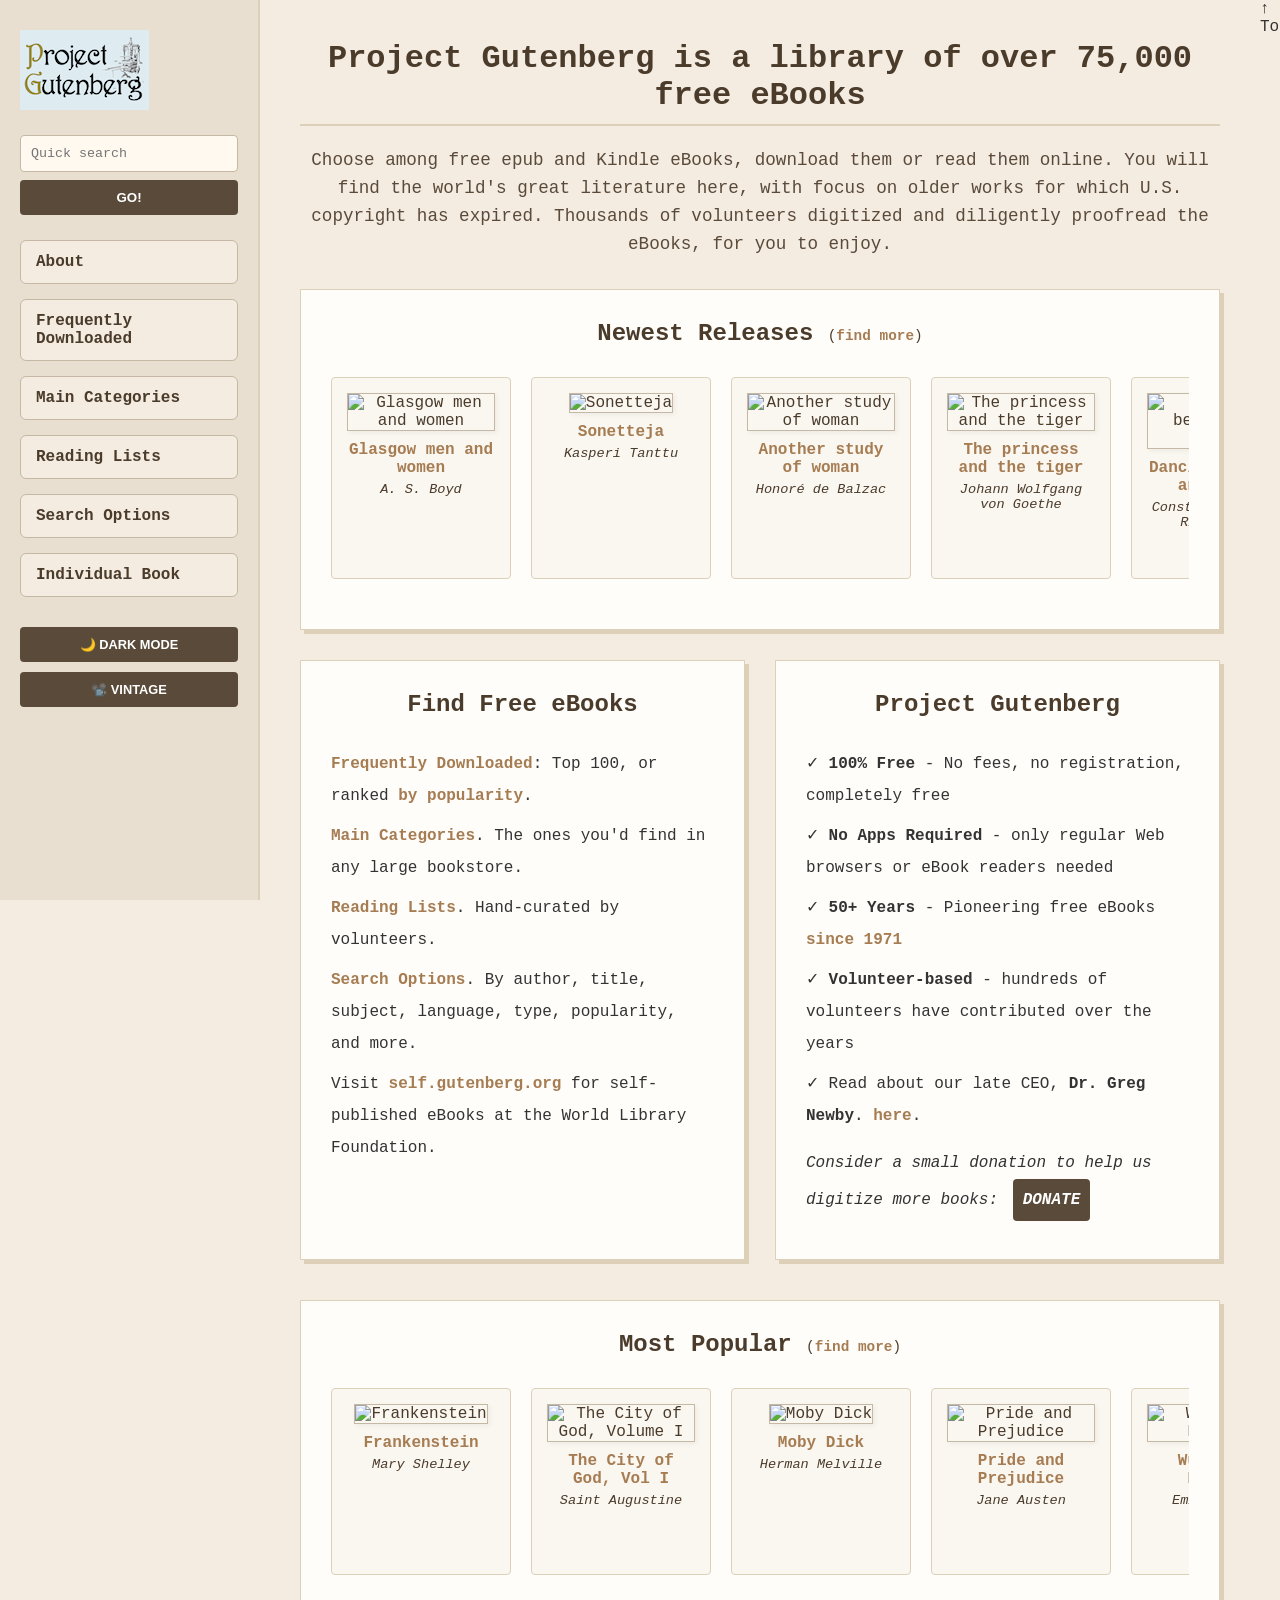
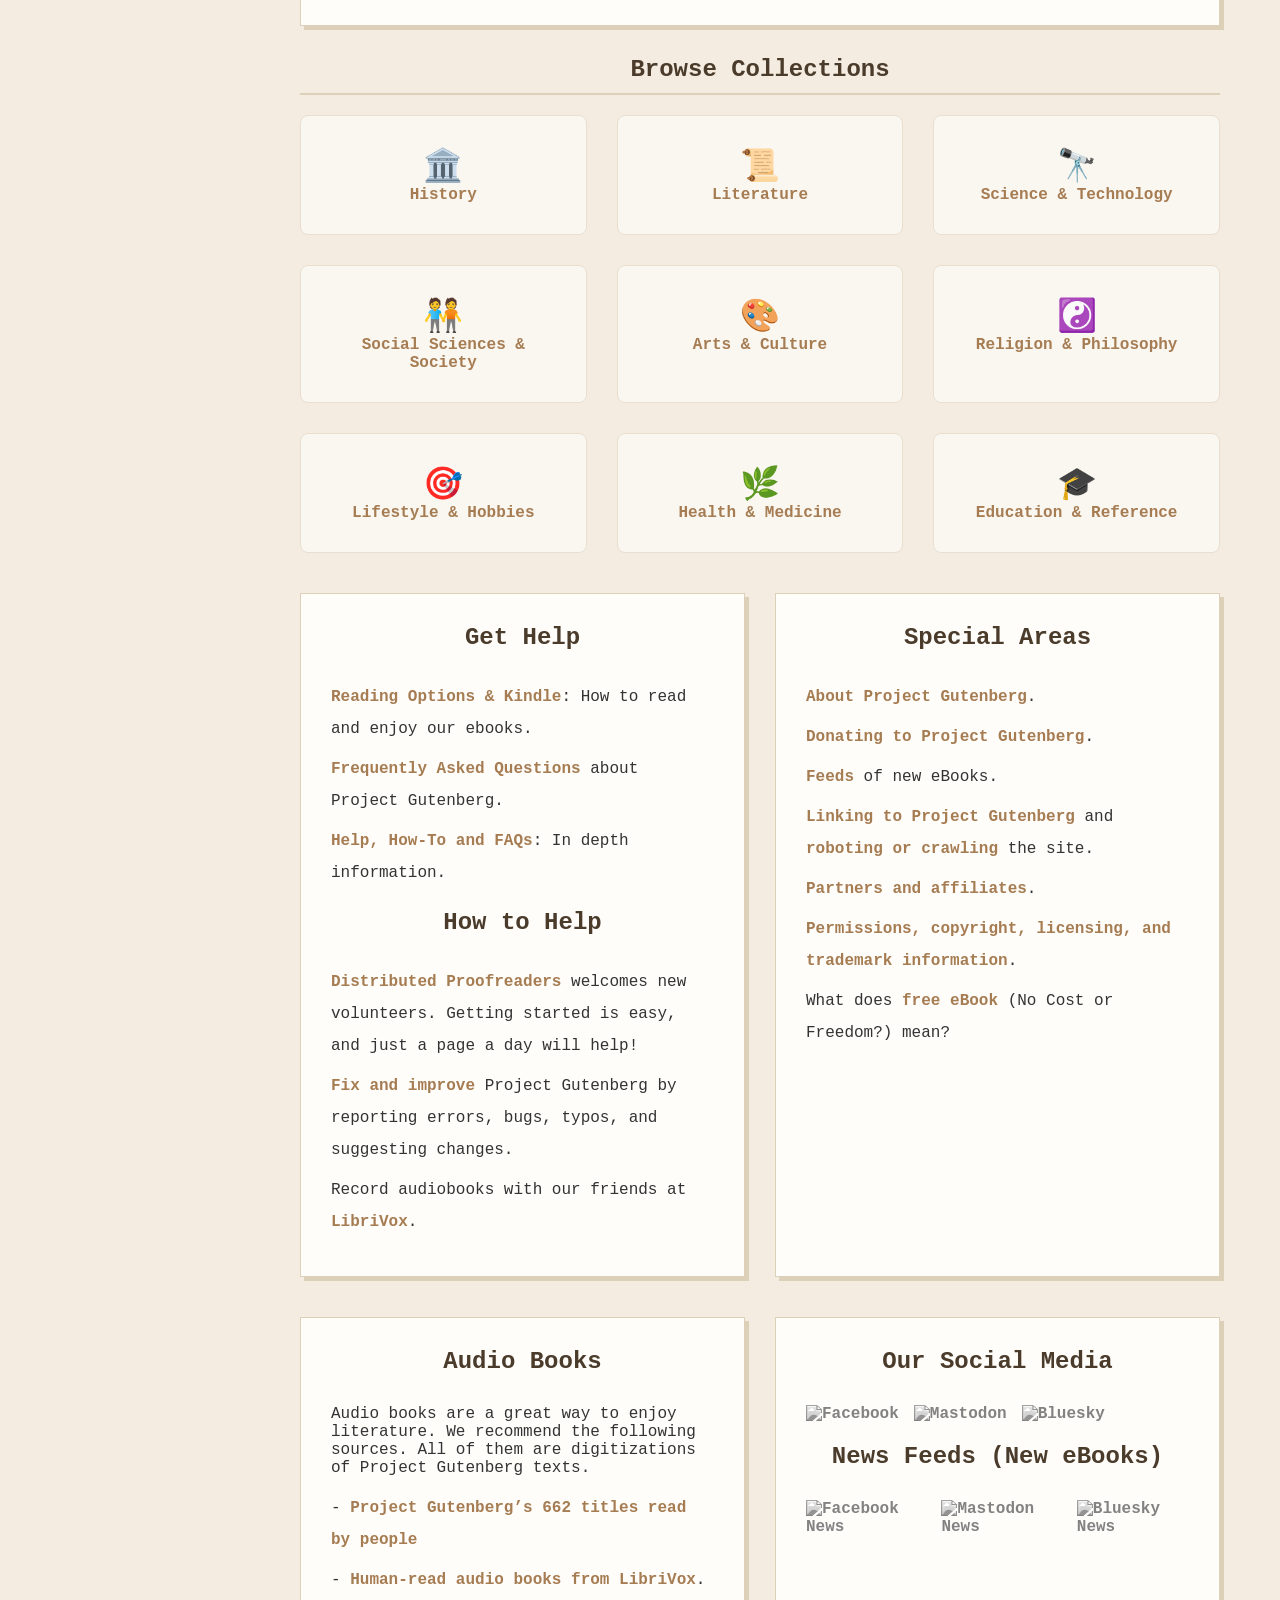
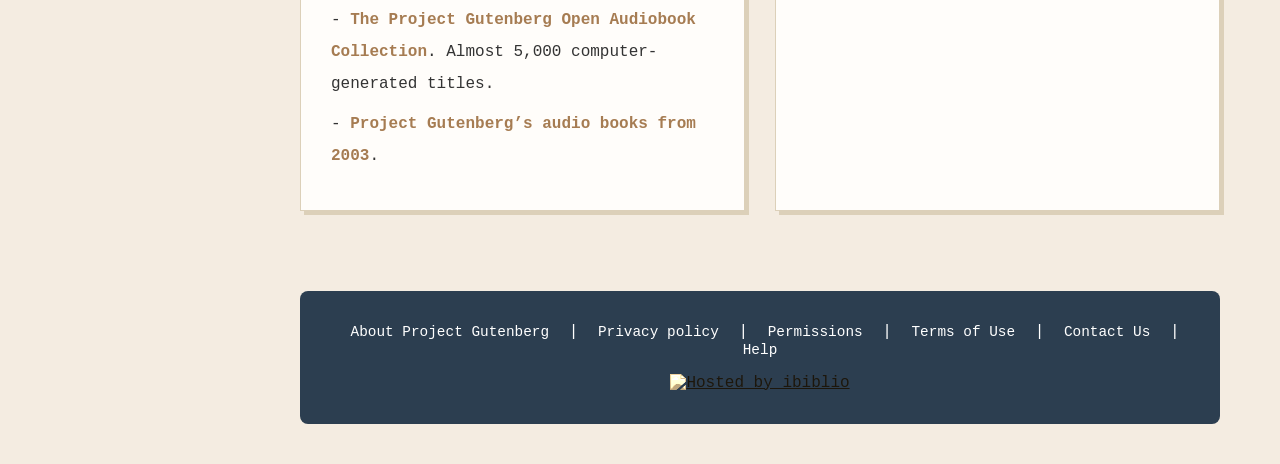
==== commit f470f903: "css index" ====
--- a/index.html
+++ b/index.html
@@ -1,316 +1,323 @@
 <!DOCTYPE html>
 <html lang="en">
 <head>
-  <meta charset="UTF-8">
-  <meta name="viewport" content="width=device-width, initial-scale=1.0">
-  <title>Project Gutenberg - Free eBooks</title>
-  <link rel="stylesheet" href="style.css">
-  <script src="script.js" defer></script>
+    <meta charset="UTF-8">
+    <meta name="viewport" content="width=device-width, initial-scale=1.0">
+    <title>Free eBooks | Project Gutenberg</title>
+    <link rel="stylesheet" href="style.css">
 </head>
 <body>
 
-  <header class="site-header">
-    <nav class="nav container">
-      <a href="index.html" class="logo"><img src="images/projectgutenberg logo.png" alt="Project Gutenberg Logo" class="logo-img"></a>
-      
-      <form class="search-form" method="get" action="https://www.gutenberg.org/ebooks/search/">
-        <input type="search" id="searchInput" name="query" placeholder="Quick search" class="vintage-input">
-        <button type="submit" class="vintage-submit">Go!</button>
-      </form>
-      
-      <ul class="nav-list">
-        <li><a href="about.html">About</a></li>
-        <li><a href="FrequentlyDownloaded.html">Frequently Downloaded</a></li>
-        <li><a href="maincat.html">Main Categories</a></li>
-        <li><a href="readinglists.html">Reading Lists</a></li>
-        <li><a href="searchoptions.html">Search Options</a></li>
-        <li><a href="individualbook.html">Individual Book</a></li>
-        <li><a href="#" class="mode-btn">🌙 Dark Mode</a></li>
-        <li><a href="#" class="mode-btn">📽️ Vintage</a></li>
-        <li><a href="#" class="mode-btn">↑ Top</a></li>
-      </ul>
-     <div style="padding: 10px; text-align: center;">
-</div>
-    </nav>
-  </header>
-  
-  <main>
-      
-    <section class="hero" style="background: #e8dfd0; padding: 40px; border-radius: 8px; margin-bottom: 40px; text-align: center; border: 1px solid #dcd0b9;">
-      <div class="container">
-        <h2>Project Gutenberg is a library of over 75,000 free eBooks</h2>
-        <p style="font-size: 1.1rem; line-height: 1.6; color: #5a4a3a;">Choose among free epub and Kindle eBooks, download them or read them online. You will find the world's great literature here, with focus on older works for which U.S. copyright has expired. Thousands of volunteers digitized and diligently proofread the eBooks, for you to enjoy.</p>
-      </div>
-    </section>
-
-    <section class="releases-section" style="margin-bottom: 40px;">
-        <div class="releases-header" style="display: flex; justify-content: space-between; align-items: center; border-bottom: 2px solid #dcd0b9; padding-bottom: 10px; margin-bottom: 20px;">
-            <h2 style="color: #4a3b2b; margin: 0;">Newest Releases</h2>
-            <a href="#" class="btn-find-more" style="color: #a67c52; text-decoration: none; font-weight: bold;">find more »</a>
-        </div>
-        <div class="carousel-track" style="display: flex; gap: 20px; overflow-x: auto; padding-bottom: 15px;">
-
-            <a href="#" class="book-card" style="flex: 0 0 150px; text-decoration: none;">
-                <img src="https://www.gutenberg.org/cache/epub/78263/pg78263.cover.medium.jpg" alt="Slang and its analogues" class="book-cover" style="width: 100%; border-radius: 4px; box-shadow: 2px 4px 8px rgba(0,0,0,0.1);">
-                <p class="book-title" style="color: #5a4a3a; font-size: 0.9rem; margin-top: 10px; line-height: 1.3;">Slang and its analogues past and present</p>
-            </a>
-
-            <a href="#" class="book-card" style="flex: 0 0 150px; text-decoration: none;">
-                <img src="https://www.gutenberg.org/cache/epub/78262/pg78262.cover.medium.jpg" alt="Giants' bread" class="book-cover" style="width: 100%; border-radius: 4px; box-shadow: 2px 4px 8px rgba(0,0,0,0.1);">
-                <p class="book-title" style="color: #5a4a3a; font-size: 0.9rem; margin-top: 10px; line-height: 1.3;">Giants' bread by Agatha Christie</p>
-            </a>
-
-            <a href="#" class="book-card" style="flex: 0 0 150px; text-decoration: none;">
-                <img src="https://www.gutenberg.org/cache/epub/78261/pg78261.cover.medium.jpg" alt="A city milk and cream contest" class="book-cover" style="width: 100%; border-radius: 4px; box-shadow: 2px 4px 8px rgba(0,0,0,0.1);">
-                <p class="book-title" style="color: #5a4a3a; font-size: 0.9rem; margin-top: 10px; line-height: 1.3;">A city milk and cream contest as a practical method of improving the milk supply by Clarence Bronson Lane and Ivan C. Weld</p>
-            </a>
-          
-            <a href="#" class="book-card" style="flex: 0 0 150px; text-decoration: none;">
-                <img src="https://www.gutenberg.org/cache/epub/78260/pg78260.cover.medium.jpg" alt="Big Jack" class="book-cover" style="width: 100%; border-radius: 4px; box-shadow: 2px 4px 8px rgba(0,0,0,0.1);">
-                <p class="book-title" style="color: #5a4a3a; font-size: 0.9rem; margin-top: 10px; line-height: 1.3;">Big Jack, and other true stories of horses by Gabrielle E. Jackson</p>
-            </a>
-          
-            <a href="#" class="book-card" style="flex: 0 0 150px; text-decoration: none;">
-                <img src="https://www.gutenberg.org/cache/epub/78259/pg78259.cover.medium.jpg" alt="On the morning of Christ's nativity" class="book-cover" style="width: 100%; border-radius: 4px; box-shadow: 2px 4px 8px rgba(0,0,0,0.1);">
-                <p class="book-title" style="color: #5a4a3a; font-size: 0.9rem; margin-top: 10px; line-height: 1.3;">On the morning of Christ's nativity: an ode by John Milton</p>
-            </a>
-
-            <a href="#" class="book-card" style="flex: 0 0 150px; text-decoration: none;">
-                <img src="https://www.gutenberg.org/cache/epub/78258/pg78258.cover.medium.jpg" alt="Leila" class="book-cover" style="width: 100%; border-radius: 4px; box-shadow: 2px 4px 8px rgba(0,0,0,0.1);">
-                <p class="book-title" style="color: #5a4a3a; font-size: 0.9rem; margin-top: 10px; line-height: 1.3;">Leila by Antonio Fogazzaro</p>
+    <header class="site-header">
+        <nav class="nav container">
+            <a href="index.html" class="logo">
+                <img src="images/projectgutenberg logo.png" alt="Project Gutenberg Logo" class="logo-img">
             </a>
             
-            <a href="#" class="book-card" style="flex: 0 0 150px; text-decoration: none;">
-                <img src="https://www.gutenberg.org/cache/epub/78257/pg78257.cover.medium.jpg" alt="Jeanne" class="book-cover" style="width: 100%; border-radius: 4px; box-shadow: 2px 4px 8px rgba(0,0,0,0.1);">
-                <p class="book-title" style="color: #5a4a3a; font-size: 0.9rem; margin-top: 10px; line-height: 1.3;">Jeanne (French) by George Sand</p>
-            </a>
-          
-            <a href="#" class="book-card" style="flex: 0 0 150px; text-decoration: none;">
-                <img src="https://www.gutenberg.org/cache/epub/78256/pg78256.cover.medium.jpg" alt="history of libraries" class="book-cover" style="width: 100%; border-radius: 4px; box-shadow: 2px 4px 8px rgba(0,0,0,0.1);">
-                <p class="book-title" style="color: #5a4a3a; font-size: 0.9rem; margin-top: 10px; line-height: 1.3;">A brief outline of the history of libraries by Justus Lipsius</p>
-            </a>
-
-            <a href="#" class="book-card" style="flex: 0 0 150px; text-decoration: none;">
-                <img src="https://www.gutenberg.org/cache/epub/78255/pg78255.cover.medium.jpg" alt="mathematica" class="book-cover" style="width: 100%; border-radius: 4px; box-shadow: 2px 4px 8px rgba(0,0,0,0.1);">
-                <p class="book-title" style="color: #5a4a3a; font-size: 0.9rem; margin-top: 10px; line-height: 1.3;">Principia mathematica, vol. 2 (of 3) by Bertrand Russell and Alfred North Whitehead</p>
-            </a>
+            <form class="search-form" method="get" action="/ebooks/search/">
+                <input type="search" name="query" placeholder="Quick search" class="vintage-input">
+                <button type="submit" class="vintage-submit">Go!</button>
+            </form>
             
-            <a href="#" class="book-card" style="flex: 0 0 150px; text-decoration: none;">
-                <img src="https://www.gutenberg.org/cache/epub/78254/pg78254.cover.medium.jpg" alt="Silent guests" class="book-cover" style="width: 100%; border-radius: 4px; box-shadow: 2px 4px 8px rgba(0,0,0,0.1);">
-                <p class="book-title" style="color: #5a4a3a; font-size: 0.9rem; margin-top: 10px; line-height: 1.3;">Silent guests by A. E. Forrest</p>
-            </a>
+            <ul class="nav-list">
+                <li><a href="about.html">About</a></li>
+                <li><a href="FrequentlyDownloaded.html">Frequently Downloaded</a></li>
+                <li><a href="maincat.html">Main Categories</a></li>
+                <li><a href="readinglists.html">Reading Lists</a></li>
+                <li><a href="searchoptions.html">Search Options</a></li>
+                <li><a href="individualbook.html">Individual Book</a></li>
+            </ul>
+
+            <div class="mode-toggles">
+                <button id="darkModeToggle" class="vintage-submit">🌙 Dark Mode</button>
+                <button id="vintageToggle" class="vintage-submit" onclick="toggleVintageMode()">📽️ Vintage</button>
+            </div>
+        </nav>
+    </header>
+
+    <main class="page-layout">
+        <div class="content-wrapper">
+            
+            <div class="page-header text-center">
+                <h1>Project Gutenberg is a library of over 75,000 free eBooks</h1>
+                <p class="intro-text">
+                    Choose among free epub and Kindle eBooks, download them or read them online. You will find the world's great literature here, with focus on older works for which U.S. copyright has expired. Thousands of volunteers digitized and diligently proofread the eBooks, for you to enjoy.
+                </p>
+            </div>
+
+            <div class="info-box">
+                <h2 class="section-title mt-0 border-none text-center">
+                    Newest Releases 
+                    <span class="section-subtitle">
+                        (<a href="/ebooks/search/?sort_order=release_date" class="vintage-link">find more</a>)
+                    </span>
+                </h2>
+                
+                <div class="vintage-carousel">
+                    <a href="/ebooks/78272" class="carousel-card">
+                        <img src="https://www.gutenberg.org/cache/epub/78272/pg78272.cover.medium.jpg" alt="Glasgow men and women">
+                        <h3>Glasgow men and women</h3>
+                        <p>A. S. Boyd</p>
+                    </a>
+                    <a href="/ebooks/78271" class="carousel-card">
+                        <img src="https://www.gutenberg.org/cache/epub/78271/pg78271.cover.medium.jpg" alt="Sonetteja">
+                        <h3>Sonetteja</h3>
+                        <p>Kasperi Tanttu</p>
+                    </a>
+                    <a href="/ebooks/78270" class="carousel-card">
+                        <img src="https://www.gutenberg.org/cache/epub/78270/pg78270.cover.medium.jpg" alt="Another study of woman">
+                        <h3>Another study of woman</h3>
+                        <p>Honoré de Balzac</p>
+                    </a>
+                    <a href="/ebooks/78269" class="carousel-card">
+                        <img src="https://www.gutenberg.org/cache/epub/78269/pg78269.cover.medium.jpg" alt="The princess and the tiger">
+                        <h3>The princess and the tiger</h3>
+                        <p>Johann Wolfgang von Goethe</p>
+                    </a>
+                    <a href="/ebooks/78268" class="carousel-card">
+                        <img src="https://www.gutenberg.org/cache/epub/78268/pg78268.cover.medium.jpg" alt="Dancing, beauty and games">
+                        <h3>Dancing, beauty and games</h3>
+                        <p>Constance Stewart Richardson</p>
+                    </a>
+                    <a href="/ebooks/78267" class="carousel-card">
+                        <img src="https://www.gutenberg.org/cache/epub/78267/pg78267.cover.medium.jpg" alt="Landesverein Sächsischer Heimatschutz">
+                        <h3>Landesverein Sächsischer Heimatschutz</h3>
+                        <p>Landesverein Sächsischer Heimatschutz</p>
+                    </a>
+                    <a href="/ebooks/78266" class="carousel-card">
+                        <img src="https://www.gutenberg.org/cache/epub/78266/pg78266.cover.medium.jpg" alt="It's time something happened">
+                        <h3>It's time something happened</h3>
+                        <p>Arthur Doyle</p>
+                    </a>
+                    <a href="/ebooks/78265" class="carousel-card">
+                        <img src="https://www.gutenberg.org/cache/epub/78265/pg78265.cover.medium.jpg" alt="Späte Rache">
+                        <h3>Späte Rache</h3>
+                        <p>Arthur Conan Doyle</p>
+                    </a>
+                    <a href="/ebooks/78264" class="carousel-card">
+                        <img src="https://www.gutenberg.org/cache/epub/78264/pg78264.cover.medium.jpg" alt="From the hidden way">
+                        <h3>From the hidden way</h3>
+                        <p>James Branch Cabell</p>
+                    </a>
+                    <a href="/ebooks/78263" class="carousel-card">
+                        <img src="https://www.gutenberg.org/cache/epub/78263/pg78263.cover.medium.jpg" alt="Slang and its analogues">
+                        <h3>Slang and its analogues</h3>
+                        <p>Farmer and Henley</p>
+                    </a>
+                </div>
+            </div>
+
+            <div class="categories-grid grid-2-col">
+                <div class="info-box mb-0">
+                    <h2 class="section-title mt-0 border-none">Find Free eBooks</h2>
+                    <ul class="vintage-list list-unstyled">
+                        <li><a href="/browse/scores/top" class="vintage-link">Frequently Downloaded</a>: Top 100, or ranked <a href="/ebooks/search/?sort_order=downloads" class="vintage-link">by popularity</a>.</li>
+                        <li><a href="/ebooks/categories" class="vintage-link">Main Categories</a>. The ones you'd find in any large bookstore.</li>
+                        <li><a href="/ebooks/bookshelf/" class="vintage-link">Reading Lists</a>. Hand-curated by volunteers.</li>
+                        <li><a href="/ebooks/" class="vintage-link">Search Options</a>. By author, title, subject, language, type, popularity, and more.</li>
+                        <li>Visit <a href="https://self.gutenberg.org" class="vintage-link">self.gutenberg.org</a> for self-published eBooks at the World Library Foundation.</li>
+                    </ul>
+                </div>
+
+                <div class="info-box mb-0">
+                    <h2 class="section-title mt-0 border-none">Project Gutenberg</h2>
+                    <ul class="vintage-list list-unstyled">
+                        <li>✓ <strong>100% Free</strong> - No fees, no registration, completely free</li>
+                        <li>✓ <strong>No Apps Required</strong> - only regular Web browsers or eBook readers needed</li>
+                        <li>✓ <strong>50+ Years</strong> - Pioneering free eBooks <a href="/about/background/50years.html" class="vintage-link">since 1971</a></li>
+                        <li>✓ <strong>Volunteer-based</strong> - hundreds of volunteers have contributed over the years</li>
+                        <li>✓ Read about our late CEO, <strong>Dr. Greg Newby</strong>. <a href="/newsletter/february.html" class="vintage-link">here</a>.</li>
+                        <li class="donate-li">Consider a small donation to help us digitize more books: <a href="/donate" class="vintage-submit donate-btn-small">Donate</a></li>
+                    </ul>
+                </div>
+            </div>
+
+            <div class="info-box">
+                <h2 class="section-title mt-0 border-none text-center">
+                    Most Popular 
+                    <span class="section-subtitle">
+                        (<a href="/ebooks/search/?sort_order=downloads" class="vintage-link">find more</a>)
+                    </span>
+                </h2>
+                
+                <div class="vintage-carousel">
+                    <a href="/ebooks/84" class="carousel-card">
+                        <img src="https://www.gutenberg.org/cache/epub/84/pg84.cover.medium.jpg" alt="Frankenstein">
+                        <h3>Frankenstein</h3>
+                        <p>Mary Shelley</p>
+                    </a>
+                    <a href="/ebooks/45304" class="carousel-card">
+                        <img src="https://www.gutenberg.org/cache/epub/45304/pg45304.cover.medium.jpg" alt="The City of God, Volume I">
+                        <h3>The City of God, Vol I</h3>
+                        <p>Saint Augustine</p>
+                    </a>
+                    <a href="/ebooks/2701" class="carousel-card">
+                        <img src="https://www.gutenberg.org/cache/epub/2701/pg2701.cover.medium.jpg" alt="Moby Dick">
+                        <h3>Moby Dick</h3>
+                        <p>Herman Melville</p>
+                    </a>
+                    <a href="/ebooks/1342" class="carousel-card">
+                        <img src="https://www.gutenberg.org/cache/epub/1342/pg1342.cover.medium.jpg" alt="Pride and Prejudice">
+                        <h3>Pride and Prejudice</h3>
+                        <p>Jane Austen</p>
+                    </a>
+                    <a href="/ebooks/768" class="carousel-card">
+                        <img src="https://www.gutenberg.org/cache/epub/768/pg768.cover.medium.jpg" alt="Wuthering Heights">
+                        <h3>Wuthering Heights</h3>
+                        <p>Emily Brontë</p>
+                    </a>
+                    <a href="/ebooks/1513" class="carousel-card">
+                        <img src="https://www.gutenberg.org/cache/epub/1513/pg1513.cover.medium.jpg" alt="Romeo and Juliet">
+                        <h3>Romeo and Juliet</h3>
+                        <p>William Shakespeare</p>
+                    </a>
+                    <a href="/ebooks/11" class="carousel-card">
+                        <img src="https://www.gutenberg.org/cache/epub/11/pg11.cover.medium.jpg" alt="Alice's Adventures in Wonderland">
+                        <h3>Alice in Wonderland</h3>
+                        <p>Lewis Carroll</p>
+                    </a>
+                    <a href="/ebooks/100" class="carousel-card">
+                        <img src="https://www.gutenberg.org/cache/epub/100/pg100.cover.medium.jpg" alt="The Complete Works of William Shakespeare">
+                        <h3>Works of Shakespeare</h3>
+                        <p>William Shakespeare</p>
+                    </a>
+                    <a href="/ebooks/64317" class="carousel-card">
+                        <img src="https://www.gutenberg.org/cache/epub/64317/pg64317.cover.medium.jpg" alt="The Great Gatsby">
+                        <h3>The Great Gatsby</h3>
+                        <p>F. Scott Fitzgerald</p>
+                    </a>
+                    <a href="/ebooks/2641" class="carousel-card">
+                        <img src="https://www.gutenberg.org/cache/epub/2641/pg2641.cover.medium.jpg" alt="A Room with a View">
+                        <h3>A Room with a View</h3>
+                        <p>E. M. Forster</p>
+                    </a>
+                </div>
+            </div>
+
+            <h2 class="section-title text-center">Browse Collections</h2>
+            <div class="categories-grid grid-3-col">
+                <a href="/ebooks/categories.html#history" class="category-soft-box text-center vintage-link">
+                    <span class="emoji-icon">🏛️</span><br>History
+                </a>
+                <a href="/ebooks/categories.html#literature" class="category-soft-box text-center vintage-link">
+                    <span class="emoji-icon">📜</span><br>Literature
+                </a>
+                <a href="/ebooks/categories.html#science-technology" class="category-soft-box text-center vintage-link">
+                    <span class="emoji-icon">🔭</span><br>Science &amp; Technology
+                </a>
+                <a href="/ebooks/categories.html#social-sciences-society" class="category-soft-box text-center vintage-link">
+                    <span class="emoji-icon">🧑‍🤝‍🧑</span><br>Social Sciences &amp; Society
+                </a>
+                <a href="/ebooks/categories.html#arts-culture" class="category-soft-box text-center vintage-link">
+                    <span class="emoji-icon">🎨</span><br>Arts &amp; Culture
+                </a>
+                <a href="/ebooks/categories.html#religion-philosophy" class="category-soft-box text-center vintage-link">
+                    <span class="emoji-icon">☯️</span><br>Religion &amp; Philosophy
+                </a>
+                <a href="/ebooks/categories.html#lifestyle-hobbies" class="category-soft-box text-center vintage-link">
+                    <span class="emoji-icon">🎯</span><br>Lifestyle &amp; Hobbies
+                </a>
+                <a href="/ebooks/categories.html#health-medicine" class="category-soft-box text-center vintage-link">
+                    <span class="emoji-icon">🌿</span><br>Health &amp; Medicine
+                </a>
+                <a href="/ebooks/categories.html#education-reference" class="category-soft-box text-center vintage-link">
+                    <span class="emoji-icon">🎓</span><br>Education &amp; Reference
+                </a>
+            </div>
+
+            <div class="categories-grid grid-2-col">
+                <div class="info-box mb-0">
+                    <h2 class="section-title mt-0 border-none">Get Help</h2>
+                    <ul class="vintage-list list-unstyled">
+                        <li><a href="/help/reading_options.html" class="vintage-link">Reading Options &amp; Kindle</a>: How to read and enjoy our ebooks.</li>
+                        <li><a href="/help/faq.html" class="vintage-link">Frequently Asked Questions</a> about Project Gutenberg.</li>
+                        <li><a href="/help/" class="vintage-link">Help, How-To and FAQs</a>: In depth information.</li>
+                    </ul>
+                    
+                    <h2 class="section-title border-none mt-20">How to Help</h2>
+                    <ul class="vintage-list list-unstyled">
+                        <li><a href="https://www.pgdp.net" class="vintage-link">Distributed Proofreaders</a> welcomes new volunteers. Getting started is easy, and just a page a day will help!</li>
+                        <li><a href="/help/errata.html" class="vintage-link">Fix and improve</a> Project Gutenberg by reporting errors, bugs, typos, and suggesting changes.</li>
+                        <li>Record audiobooks with our friends at <a href="https://librivox.org" class="vintage-link">LibriVox</a>.</li>
+                    </ul>
+                </div>
+
+                <div class="info-box mb-0">
+                    <h2 class="section-title mt-0 border-none">Special Areas</h2>
+                    <ul class="vintage-list list-unstyled">
+                        <li><a href="/about/" class="vintage-link">About Project Gutenberg</a>.</li>
+                        <li><a href="/donate/" class="vintage-link">Donating to Project Gutenberg</a>.</li>
+                        <li><a href="/ebooks/feeds.html" class="vintage-link">Feeds</a> of new eBooks.</li>
+                        <li><a href="/policy/linking.html" class="vintage-link">Linking to Project Gutenberg</a> and <a href="/policy/robot_access.html" class="vintage-link">roboting or crawling</a> the site.</li>
+                        <li><a href="/about/partners_affiliates.html" class="vintage-link">Partners and affiliates</a>.</li>
+                        <li><a href="/policy/permission.html" class="vintage-link">Permissions, copyright, licensing, and trademark information</a>.</li>
+                        <li>What does <a href="/about/background/free_ebook.html" class="vintage-link">free eBook</a> (No Cost or Freedom?) mean?</li>
+                    </ul>
+                </div>
+            </div>
+
+            <div class="categories-grid grid-2-col">
+                <div class="info-box mb-0">
+                    <h2 class="section-title mt-0 border-none">Audio Books</h2>
+                    <p class="mb-15">Audio books are a great way to enjoy literature. We recommend the following sources. All of them are digitizations of Project Gutenberg texts.</p>
+                    <ul class="vintage-list list-unstyled">
+                        <li>- <a href="/browse/categories/1" class="vintage-link">Project Gutenberg’s 662 titles read by people</a></li>
+                        <li>- <a href="https://librivox.org" class="vintage-link">Human-read audio books from LibriVox</a>.</li>
+                        <li>- <a href="https://marhamilresearch4.blob.core.windows.net/gutenberg-public/Website/index.html" class="vintage-link">The Project Gutenberg Open Audiobook Collection</a>. Almost 5,000 computer-generated titles.</li>
+                        <li>- <a href="/browse/categories/2" class="vintage-link">Project Gutenberg’s audio books from 2003</a>.</li>
+                    </ul>
+                </div>
+
+                <div class="info-box mb-0">
+                    <h2 class="section-title mt-0 border-none">Our Social Media</h2>
+                    <div class="social-flex-container">
+                        <a href="https://www.facebook.com/project.gutenberg" class="vintage-link">
+                            <img src="https://www.gutenberg.org/gutenberg/f_icon.png" alt="Facebook" class="social-icon-img">
+                        </a>
+                        <a href="https://mastodon.social/@gutenberg_org" rel="me" class="vintage-link">
+                            <img src="https://www.gutenberg.org/gutenberg/m_icon.png" alt="Mastodon" class="social-icon-img">
+                        </a>
+                        <a href="https://bsky.app/profile/gutenberg.org" rel="me" class="vintage-link">
+                            <img src="https://www.gutenberg.org/gutenberg/b_icon.png" alt="Bluesky" class="social-icon-img">
+                        </a>
+                    </div>
+                    
+                    <h2 class="section-title border-none">News Feeds (New eBooks)</h2>
+                    <div class="social-flex-container-news">
+                        <a href="https://www.facebook.com/gutenberg.new" class="vintage-link">
+                            <img src="https://www.gutenberg.org/gutenberg/f_news_icon.png" alt="Facebook News" class="social-icon-img">
+                        </a>
+                        <a href="https://mastodon.social/@gutenberg_new" rel="me" class="vintage-link">
+                            <img src="https://www.gutenberg.org/gutenberg/m_news_icon.png" alt="Mastodon News" class="social-icon-img">
+                        </a>
+                        <a href="https://bsky.app/profile/new.gutenberg.org" rel="me" class="vintage-link">
+                            <img src="https://www.gutenberg.org/gutenberg/b_news_icon.png" alt="Bluesky News" class="social-icon-img">
+                        </a>
+                    </div>
+                </div>
+            </div>
 
         </div>
-    </section>
-
-    <div class="info-container" style="display: flex; gap: 30px; margin-bottom: 40px; flex-wrap: wrap;">
-        <div class="info-card" style="flex: 1; min-width: 300px; background: #ffffff; padding: 25px; border: 1px solid #dcd0b9; border-radius: 5px;">
-            <h2 style="color: #4a3b2b; border-bottom: 1px solid #eee; padding-bottom: 10px;">Find Free eBooks</h2>
-            <p style="margin-top: 10px;"><a href="#" style="color: #a67c52; font-weight: bold;">Frequently Downloaded</a>: Top 100, or ranked by popularity.</p>
-            <p><a href="maincat.html" style="color: #a67c52; font-weight: bold;">Main Categories</a>. The ones you'd find in any large bookstore.</p>
-            <p><a href="#" style="color: #a67c52; font-weight: bold;">Reading Lists</a>. Hand-curated by volunteers.</p>
-            <p><a href="#" style="color: #a67c52; font-weight: bold;">Search Options</a>. By author, title, subject, language, type, popularity.</p>
-            <p>Visit <a href="#" style="color: #a67c52; font-weight: bold;">self.gutenberg.org</a> for self-published eBooks.</p>
-        </div>
-   
-        <div class="info-card" style="flex: 1; min-width: 300px; background: #ffffff; padding: 25px; border: 1px solid #dcd0b9; border-radius: 5px;">
-            <h2 style="color: #4a3b2b; border-bottom: 1px solid #eee; padding-bottom: 10px;">Project Gutenberg</h2>
-            <p style="margin-top: 10px;">✓ <strong>100% Free</strong> - No fees, no registration, completely free</p>
-            <p>✓ <strong>No Apps Required</strong> - only regular Web browsers needed</p>
-            <p>✓ <strong>50+ Years</strong> - Pioneering free eBooks since 1971</p>
-            <p>✓ <strong>Volunteer-based</strong> - hundreds of volunteers have contributed</p>
-            <p>Consider a small donation to help us digitize more books: <a href="#" style="color: #a67c52; font-weight: bold;">donate</a></p>
-        </div>
-    </div>
-
-    <section class="releases-section" style="margin-bottom: 40px;">
-        <div class="releases-header" style="display: flex; justify-content: space-between; align-items: center; border-bottom: 2px solid #dcd0b9; padding-bottom: 10px; margin-bottom: 20px;">
-            <h2 style="color: #4a3b2b; margin: 0;">Most Popular</h2>
-            <a href="https://www.gutenberg.org/ebooks/search/?sort_order=downloads" class="btn-find-more" style="color: #a67c52; text-decoration: none; font-weight: bold;">find more »</a>
-        </div>
-        <div class="carousel-track" style="display: flex; gap: 20px; overflow-x: auto; padding-bottom: 15px;">
-          
-            <a href="#" class="book-card" style="flex: 0 0 150px; text-decoration: none;">
-                <img src="https://www.gutenberg.org/cache/epub/84/pg84.cover.medium.jpg" alt="Frankenstein" class="book-cover" style="width: 100%; border-radius: 4px; box-shadow: 2px 4px 8px rgba(0,0,0,0.1);">
-                <p class="book-title" style="color: #5a4a3a; font-size: 0.9rem; margin-top: 10px; line-height: 1.3;">Frankenstein; or, the modern prometheus by Mary Shelley</p>
-            </a>
-            
-            <a href="#" class="book-card" style="flex: 0 0 150px; text-decoration: none;">
-                <img src="https://www.gutenberg.org/cache/epub/45304/pg45304.cover.medium.jpg" alt="City of God" class="book-cover" style="width: 100%; border-radius: 4px; box-shadow: 2px 4px 8px rgba(0,0,0,0.1);">
-                <p class="book-title" style="color: #5a4a3a; font-size: 0.9rem; margin-top: 10px; line-height: 1.3;">The City of God, Volume I by Saint of Hippo Augustine</p>
-            </a>
-          
-            <a href="#" class="book-card" style="flex: 0 0 150px; text-decoration: none;">
-                <img src="https://www.gutenberg.org/cache/epub/2701/pg2701.cover.medium.jpg" alt="Moby Dick" class="book-cover" style="width: 100%; border-radius: 4px; box-shadow: 2px 4px 8px rgba(0,0,0,0.1);">
-                <p class="book-title" style="color: #5a4a3a; font-size: 0.9rem; margin-top: 10px; line-height: 1.3;">Moby Dick; Or, The Whale by Herman Melville</p>
-            </a>
-
-            <a href="#" class="book-card" style="flex: 0 0 150px; text-decoration: none;">
-                <img src="https://www.gutenberg.org/cache/epub/1342/pg1342.cover.medium.jpg" alt="Pride and Prejudice" class="book-cover" style="width: 100%; border-radius: 4px; box-shadow: 2px 4px 8px rgba(0,0,0,0.1);">
-                <p class="book-title" style="color: #5a4a3a; font-size: 0.9rem; margin-top: 10px; line-height: 1.3;">Pride and Prejudice by Jane Austen</p>
-            </a>
-
-            <a href="#" class="book-card" style="flex: 0 0 150px; text-decoration: none;">
-                <img src="https://www.gutenberg.org/cache/epub/768/pg768.cover.medium.jpg" class="Wuthering Heights" style="width: 100%; border-radius: 4px; box-shadow: 2px 4px 8px rgba(0,0,0,0.1);">
-                <p class="book-title" style="color: #5a4a3a; font-size: 0.9rem; margin-top: 10px; line-height: 1.3;">Wuthering Heights by Emily Brontë</p>
-            </a>
-          
-            <a href="#" class="book-card" style="flex: 0 0 150px; text-decoration: none;">
-                <img src="https://www.gutenberg.org/cache/epub/1513/pg1513.cover.medium.jpg" alt="Romeo and Juliet" class="book-cover" style="width: 100%; border-radius: 4px; box-shadow: 2px 4px 8px rgba(0,0,0,0.1);">
-                <p class="book-title" style="color: #5a4a3a; font-size: 0.9rem; margin-top: 10px; line-height: 1.3;">Romeo and Juliet by William Shakespeare</p>
-            </a>
-          
-            <a href="#" class="book-card" style="flex: 0 0 150px; text-decoration: none;">
-                <img src="https://www.gutenberg.org/cache/epub/11/pg11.cover.medium.jpg" class="Alice's Adventrues" style="width: 100%; border-radius: 4px; box-shadow: 2px 4px 8px rgba(0,0,0,0.1);">
-                <p class="book-title" style="color: #5a4a3a; font-size: 0.9rem; margin-top: 10px; line-height: 1.3;">Alice's Adventures in Wonderland by Lewis Carroll</p>
-            </a>
-
-            <a href="#" class="book-card" style="flex: 0 0 150px; text-decoration: none;">
-                <img src="https://www.gutenberg.org/cache/epub/100/pg100.cover.medium.jpg" class="Complete Works of William" style="width: 100%; border-radius: 4px; box-shadow: 2px 4px 8px rgba(0,0,0,0.1);">
-                <p class="book-title" style="color: #5a4a3a; font-size: 0.9rem; margin-top: 10px; line-height: 1.3;">The Complete Works of William Shakespeare by William Shakespeare</p>
-            </a>
-
-            <a href="#" class="book-card" style="flex: 0 0 150px; text-decoration: none;">
-                <img src="https://www.gutenberg.org/cache/epub/64317/pg64317.cover.medium.jpg" class="Great Gatsby" style="width: 100%; border-radius: 4px; box-shadow: 2px 4px 8px rgba(0,0,0,0.1);">
-                <p class="book-title" style="color: #5a4a3a; font-size: 0.9rem; margin-top: 10px; line-height: 1.3;">The Great Gatsby by F. Scott Fitzgerald</p>
-            </a>
-
-            <a href="#" class="book-card" style="flex: 0 0 150px; text-decoration: none;">
-                <img src="https://www.gutenberg.org/cache/epub/2641/pg2641.cover.medium.jpg" class="Room with a view" style="width: 100%; border-radius: 4px; box-shadow: 2px 4px 8px rgba(0,0,0,0.1);">
-                <p class="book-title" style="color: #5a4a3a; font-size: 0.9rem; margin-top: 10px; line-height: 1.3;">A Room with a view by E. M. Forster</p>
-            </a>
-        </div>
-    </section>
-
-    <div class="category-grid" style="display: grid; grid-template-columns: repeat(auto-fit, minmax(200px, 1fr)); gap: 20px; margin-bottom: 40px;">
-        
-        <a href="history.html" class="category-card" style="background: #ffffff; padding: 20px; border: 1px solid #dcd0b9; border-radius: 5px; text-align: center; text-decoration: none; color: #4a3b2b;">
-            <span class="category-icon" style="font-size: 2rem; display: block; margin-bottom: 10px;">🏛️</span>
-            <span class="category-text" style="font-weight: bold;">History</span>
-        </a>
-
-        <a href="literature.html" class="category-card" style="background: #ffffff; padding: 20px; border: 1px solid #dcd0b9; border-radius: 5px; text-align: center; text-decoration: none; color: #4a3b2b;">
-            <span class="category-icon" style="font-size: 2rem; display: block; margin-bottom: 10px;">📜</span>
-            <span class="category-text" style="font-weight: bold;">Literature</span>
-        </a>
-
-        <a href="science.html" class="category-card" style="background: #ffffff; padding: 20px; border: 1px solid #dcd0b9; border-radius: 5px; text-align: center; text-decoration: none; color: #4a3b2b;">
-            <span class="category-icon" style="font-size: 2rem; display: block; margin-bottom: 10px;">🔭</span>
-            <span class="category-text" style="font-weight: bold;">Science & Technology</span>
-        </a>
-
-        <a href="social-sciences.html" class="category-card" style="background: #ffffff; padding: 20px; border: 1px solid #dcd0b9; border-radius: 5px; text-align: center; text-decoration: none; color: #4a3b2b;">
-            <span class="category-icon" style="font-size: 2rem; display: block; margin-bottom: 10px;">🧑‍🤝‍🧑</span>
-            <span class="category-text" style="font-weight: bold;">Social Sciences & Society</span>
-        </a>
-
-        <a href="arts.html" class="category-card" style="background: #ffffff; padding: 20px; border: 1px solid #dcd0b9; border-radius: 5px; text-align: center; text-decoration: none; color: #4a3b2b;">
-            <span class="category-icon" style="font-size: 2rem; display: block; margin-bottom: 10px;">🎨</span>
-            <span class="category-text" style="font-weight: bold;">Arts & Culture</span>
-        </a>
-
-        <a href="religion.html" class="category-card" style="background: #ffffff; padding: 20px; border: 1px solid #dcd0b9; border-radius: 5px; text-align: center; text-decoration: none; color: #4a3b2b;">
-            <span class="category-icon" style="font-size: 2rem; display: block; margin-bottom: 10px;">☯️</span>
-            <span class="category-text" style="font-weight: bold;">Religion & Philosophy</span>
-        </a>
-
-        <a href="lifestyle.html" class="category-card" style="background: #ffffff; padding: 20px; border: 1px solid #dcd0b9; border-radius: 5px; text-align: center; text-decoration: none; color: #4a3b2b;">
-            <span class="category-icon" style="font-size: 2rem; display: block; margin-bottom: 10px;">🎯</span>
-            <span class="category-text" style="font-weight: bold;">Lifestyle & Hobbies</span>
-        </a>
-
-        <a href="health.html" class="category-card" style="background: #ffffff; padding: 20px; border: 1px solid #dcd0b9; border-radius: 5px; text-align: center; text-decoration: none; color: #4a3b2b;">
-            <span class="category-icon" style="font-size: 2rem; display: block; margin-bottom: 10px;">🌿</span>
-            <span class="category-text" style="font-weight: bold;">Health & Medicine</span>
-        </a>
-      
-        <a href="education.html" class="category-card" style="background: #ffffff; padding: 20px; border: 1px solid #dcd0b9; border-radius: 5px; text-align: center; text-decoration: none; color: #4a3b2b;">
-            <span class="category-icon" style="font-size: 2rem; display: block; margin-bottom: 10px;">🎓</span>
-            <span class="category-text" style="font-weight: bold;">Education & Reference</span>
-        </a>
-
-
-    </div>
-
-    <div class="info-container" style="display: flex; gap: 30px; margin-bottom: 40px; flex-wrap: wrap;">
-        
-        <div class="info-card" style="flex: 1; min-width: 300px; background: #ffffff; padding: 25px; border: 1px solid #dcd0b9; border-radius: 5px;">
-            <h2 style="color: #4a3b2b; border-bottom: 1px solid #eee; padding-bottom: 10px;">Get Help</h2>
-            <p style="margin-top: 10px;"><a href="#" style="color: #a67c52; font-weight: bold;">Reading Options & Kindle</a>: How to read and enjoy our ebooks.</p>
-            <p><a href="#" style="color: #a67c52; font-weight: bold;">Frequently Asked Questions</a> about Project Gutenberg</p>
-            <p><a href="#" style="color: #a67c52; font-weight: bold;">Help, How-To and FAQs</a>: In depth information about many topics.</p>
-
-            <h2 style="color: #4a3b2b; border-bottom: 1px solid #eee; padding-bottom: 10px; margin-top: 20px;">How to Help</h2>
-            <p style="margin-top: 10px;"><a href="#" style="color: #a67c52; font-weight: bold;">Distributed Proofreaders</a> welcomes new volunteers. This is the main source of new Project Gutenberg eBooks. Getting started is easy, and just a page a day will help!</p>
-            <p style="margin-top: 10px;"><a href="#" style="color: #a67c52; font-weight: bold;">Fix and improve</a> Project Gutenberg by reporting errors, bugs, typos, and suggesting changes.</p>
-            <p style="margin-top: 10px;">Record audiobooks with our friends at <a href="#" style="color: #a67c52; font-weight: bold;">LibriVox</a>.</p>
-        </div>
-      
-        <div class="info-card" style="flex: 1; min-width: 300px; background: #ffffff; padding: 25px; border: 1px solid #dcd0b9; border-radius: 5px;">
-            <h2 style="color: #4a3b2b; border-bottom: 1px solid #eee; padding-bottom: 10px;">Special Areas</h2>
-            <p style="margin-top: 10px;"><a href="#" style="color: #a67c52; font-weight: bold;">About Project Gutenberg</a>.</p>
-            <p><a href="#" style="color: #a67c52; font-weight: bold;">Donating to Project Gutenberg</a>.</p>
-            <p><a href="#" style="color: #a67c52; font-weight: bold;">Feeds</a> of new eBooks.</p>
-            <p><a href="#" style="color: #a67c52; font-weight: bold;">Linking to Project Gutenberg</a> and <a href="#" style="color: #a67c52; font-weight: bold;">roboting or crawling</a> the site.</p>
-            <p><a href="#" style="color: #a67c52; font-weight: bold;">Partners and affiliates</a></p>
-            <p><a href="#" style="color: #a67c52; font-weight: bold;">Permissions, copyright, licensing, and trademark information</a>.</p>
-            <p>What does <a href="#" style="color: #a67c52; font-weight: bold;">free eBooks</a> (No Cost or Freedom?) mean?</p>
-        </div>
-
-
-        <div class="info-card" style="flex: 1; min-width: 300px; background: #ffffff; padding: 25px; border: 1px solid #dcd0b9; border-radius: 5px;">
-            <h2 style="color: #4a3b2b; border-bottom: 1px solid #eee; padding-bottom: 10px;">Audio Books</h2>
-            <p style="margin-top: 10px;">Audio books are a great way to enjoy literature. We recommend the following sources. All of them are digitizations of Project Gutenberg texts. They are freely available and in the public domain in the US.</p>
-            <p>- <a href="#" style="color: #a67c52; font-weight: bold;">Project Gutenberg's 662 titles read by people</a></p>
-            <p>- <a href="#" style="color: #a67c52; font-weight: bold;">Human-read audio books from LibriVox</a>. LibriVox is a volunteer community that produces high-quality performances.</p>
-            <p>- <a href="#" style="color: #a67c52; font-weight: bold;">The Project Gutenberg Open Audiobook Collection</a>. Almost 5,000 computer-generated titles from 2023 via a Project Gutenberg collaboration with Microsoft and MIT.</p>
-            <p>- <a href="#" style="color: #a67c52; font-weight: bold;">Project Gutenberg's audio books from 2003</a>. They are computer-generated and listenable but relatively low quality compared to today’s technology.</p>
-        </div>
-
-        <div class="info-card" style="flex: 1; min-width: 300px; background: #ffffff; padding: 25px; border: 1px solid #dcd0b9; border-radius: 5px;">
-            <h2 style="color: #4a3b2b; border-bottom: 1px solid #eee; padding-bottom: 10px;">Our Social Media</h2>
-            <div class="social-icons" style="display: flex; gap: 15px; margin-bottom: 20px; margin-top: 15px;">
-                <a href="https://www.facebook.com/project.gutenberg" class="social-icon" aria-label="Facebook" style="color: #3b5998; font-size: 1.5rem;">
-                    <i class="fa-brands fa-facebook-f"></i>
-                </a>
-                <a href="https://mastodon.social/@gutenberg_org" class="social-icon" aria-label="Mastodon" style="color: #2b90d9; font-size: 1.5rem;">
-                    <i class="fa-brands fa-mastodon"></i>
-                </a>
-                <a href="https://bsky.app/profile/gutenberg.org" class="social-icon" aria-label="Bluesky" style="color: #0085ff; font-size: 1.5rem;">
-                    <i class="fa-brands fa-bluesky"></i>
-                </a>
-            </div>
-
-            <h2 style="color: #4a3b2b; border-bottom: 1px solid #eee; padding-bottom: 10px;">New Feeds of new eBooks</h2>
-            <div class="social-icons" style="display: flex; gap: 15px; margin-top: 15px;">
-                <a href="https://www.facebook.com/gutenberg.new" class="social-icon news-icon" aria-label="Facebook News" style="color: #3b5998; font-size: 1.5rem; display: flex; flex-direction: column; align-items: center; text-decoration: none;">
-                    <i class="fa-brands fa-facebook-f"></i>
-                    <span class="icon-text" style="font-size: 0.8rem; margin-top: 5px;">News</span>
-                </a>
-                <a href="https://mastodon.social/@gutenberg_new" class="social-icon news-icon" aria-label="Mastodon News" style="color: #2b90d9; font-size: 1.5rem; display: flex; flex-direction: column; align-items: center; text-decoration: none;">
-                    <i class="fa-brands fa-mastodon"></i>
-                    <span class="icon-text" style="font-size: 0.8rem; margin-top: 5px;">News</span>
-                </a>
-                <a href="https://bsky.app/profile/new.gutenberg.org" class="social-icon news-icon" aria-label="Bluesky News" style="color: #0085ff; font-size: 1.5rem; display: flex; flex-direction: column; align-items: center; text-decoration: none;">
-                    <i class="fa-brands fa-bluesky"></i>
-                    <span class="icon-text" style="font-size: 0.8rem; margin-top: 5px;">NEWS</span>
-                </a>
-            </div>
-        </div>
-    </div>
-
-    <footer class="footer" style="background: #2c3e50; padding: 2rem 0; margin-top: 40px; border-radius: 8px;">
-        <nav class="footer-nav" style="margin-bottom: 1.5rem; text-align: center;">
-            <a href="#" style="color: white; margin: 0 0.5rem; text-decoration: none;">About Project Gutenberg</a> |
-            <a href="#" style="color: white; margin: 0 0.5rem; text-decoration: none;">Privacy Policy</a> |
-            <a href="#" style="color: white; margin: 0 0.5rem; text-decoration: none;">Terms of Use</a> |
-            <a href="#" style="color: white; margin: 0 0.5rem; text-decoration: none;">Contact Us</a>
-        </nav>
-        <p style="color: white; text-align: center; margin: 0;">&copy; 2026 Project Gutenberg</p>
-    </footer>
-<div id="backToTop">↑ Top</div>
-  </main>
-
-  <script src="script.js"></script>
+
+        <footer class="site-footer">
+            <nav class="footer-nav">
+                <a href="/about/">About Project Gutenberg</a> |
+                <a href="/policy/privacy_policy.html">Privacy policy</a> |
+                <a href="/policy/permission.html">Permissions</a> |
+                <a href="/policy/terms_of_use.html">Terms of Use</a> |
+                <a href="/about/contact_information.html">Contact Us</a> |
+                <a href="/help/">Help</a>
+            </nav>
+            <p class="mt-15">
+                <a href="https://www.ibiblio.org/">
+                    <img src="https://www.gutenberg.org/gutenberg/ibiblio-logo.png" alt="Hosted by ibiblio" class="footer-logo-img">
+                </a>
+            </p>
+        </footer>
+
+    </main>
+
+    <div id="backToTop">↑ Top</div>
+    <script src="script.js"></script>
 </body>
-</html>
+</html>
--- a/style.css
+++ b/style.css
@@ -16,6 +16,7 @@
     font-family: 'Courier New', Courier, monospace; 
     min-height: 100vh;
     transition: background-color 0.3s ease, color 0.3s ease;
+    overflow-x: hidden; /* FIX: Prevents the whole page from scrolling horizontally */
 }
 
 /* ===== 2. GLOBAL LAYOUT ===== */
@@ -31,6 +32,7 @@
 
 .content-wrapper {
     flex: 1; /* Ensures footer stays at the bottom */
+    max-width: 100%; /* FIX: Keeps content within the layout limits */
 }
 
 /* ===== 3. SIDEBAR & NAVIGATION ===== */
@@ -45,6 +47,7 @@
     top: 0;
     width: 260px;             
     z-index: 100;
+    flex-shrink: 0; /* Prevents sidebar from collapsing */
 }
 
 .logo-img {
@@ -78,7 +81,6 @@
     transform: translateY(-2px); 
 }
 
-/* Toggle buttons container */
 .mode-toggles {
     margin-top: 30px;
     text-align: center;
@@ -124,12 +126,13 @@
     border: 1px solid #dcd0b9;
     padding: 30px;
     margin-bottom: 30px;
-    box-shadow: 4px 4px 0px #dcd0b9; /* Hard vintage shadow */
+    box-shadow: 4px 4px 0px #dcd0b9; 
+    max-width: 100%; /* Keeps box inside the wrapper */
 }
 
 .mission-scroll {
     background: #f4ece1;
-    border-left: 5px solid #5a4a3a; /* Accent bar */
+    border-left: 5px solid #5a4a3a; 
     padding: 20px;
     font-style: italic;
     margin-bottom: 20px;
@@ -152,7 +155,28 @@
     color: white;
 }
 
-/* Container for bookshelves links */
+.categories-grid {
+    display: grid;
+    gap: 30px;
+    grid-template-columns: repeat(auto-fit, minmax(280px, 1fr));
+    margin-bottom: 40px;
+}
+
+.category-soft-box {
+    background: #faf6f0; 
+    border: 1px solid #e8dfd0; 
+    border-radius: 8px; 
+    padding: 30px;
+    height: 100%;
+    overflow-wrap: break-word;
+    transition: transform 0.3s ease;
+    text-decoration: none;
+}
+
+.category-soft-box:hover {
+    transform: translateY(-5px);
+}
+
 .bookshelves-container {
     display: flex;
     flex-wrap: wrap;
@@ -193,7 +217,6 @@
     text-align: left;
 }
 
-/* Special styles for the bibliographic record table */
 .biblio-table {
     margin-bottom: 0;
 }
@@ -256,7 +279,6 @@
     transition: 0.3s;
 }
 
-/* Tab Switching Logic */
 #tab-advanced:checked ~ .tabs-container label[for="tab-advanced"],
 #tab-fulltext:checked ~ .tabs-container label[for="tab-fulltext"],
 #tab-categories:checked ~ .tabs-container label[for="tab-categories"] {
@@ -289,7 +311,6 @@
     align-items: flex-start;
 }
 
-/* Left column: Cover and sharing */
 .book-cover-section {
     flex: 0 0 250px;
     text-align: center;
@@ -328,7 +349,6 @@
     font-size: 0.85rem;
 }
 
-/* Right column: Summary */
 .book-summary-section {
     flex: 1;
     min-width: 300px;
@@ -353,33 +373,153 @@
     text-align: center;
 }
 
-/* ===== 10. THEMES & SPECIAL EFFECTS ===== */
-
-/* --- DARK MODE STYLES --- */
-body.dark-mode {
+/* ===== 10. VINTAGE CAROUSEL (INDEX PAGE) ===== */
+.vintage-carousel {
+    display: flex;
+    gap: 20px;
+    overflow-x: auto; /* Allows horizontal scroll */
+    padding-bottom: 20px; 
+    scroll-snap-type: x mandatory;
+    width: 100%; /* Keeps the carousel inside its container */
+}
+
+.vintage-carousel::-webkit-scrollbar {
+    height: 8px;
+}
+
+.vintage-carousel::-webkit-scrollbar-thumb {
+    background-color: #dcd0b9;
+    border-radius: 4px;
+}
+
+.carousel-card {
+    flex: 0 0 180px; 
+    background: #faf6f0;
+    border: 1px solid #dcd0b9;
+    border-radius: 4px;
+    padding: 15px;
+    text-align: center;
+    text-decoration: none;
+    color: #4a3b2b;
+    scroll-snap-align: start;
+    transition: transform 0.3s ease, border-color 0.3s ease;
+}
+
+.carousel-card:hover {
+    transform: translateY(-5px);
+    border-color: #5a4a3a;
+}
+
+.carousel-card img {
+    width: 100%;
+    height: auto;
+    border: 1px solid #c5b8a5;
+    margin-bottom: 10px;
+    box-shadow: 2px 2px 5px rgba(0,0,0,0.05);
+}
+
+.carousel-card h3 {
+    font-size: 1rem;
+    margin-bottom: 5px;
+    color: #a67c52;
+}
+
+.carousel-card p {
+    font-size: 0.85rem;
+    font-style: italic;
+}
+
+/* ===== 11. THEMES & SPECIAL EFFECTS ===== */
+.dark-mode {
     background-color: #1a1a1a !important;
-    color: #f4f4f4 !important;
-}
-
-body.dark-mode a {
-    color: #66b2ff !important;
-}
-
-body.dark-mode .sidebar, 
-body.dark-mode .nav-list {
-    background-color: #2a2a2a !important;
+    color: #e8dfd0 !important;
+}
+
+.dark-mode .site-header, 
+.dark-mode .info-box,
+.dark-mode .category-soft-box,
+.dark-mode .carousel-card {
+    background-color: #2c2c2c !important;
     border-color: #444 !important;
-}
-
-/* --- VINTAGE MODE STYLES --- */
-body.film-grain {
-    background-color: #f4ecd8 !important; /* Old paper color */
-    color: #3e2723 !important; /* Faded brown ink */
-    font-family: "Courier New", Courier, monospace !important;
-}
-   
-
-/* ===== 11. FOOTER ===== */
+    color: #e8dfd0 !important;
+}
+
+.dark-mode .vintage-input {
+    background-color: #333 !important;
+    color: #eee !important;
+}
+
+.dark-mode .carousel-card h3 {
+    color: #dcd0b9 !important;
+}
+
+.film-grain::after {
+    content: "";
+    position: fixed;
+    top: 0; left: 0; width: 100%; height: 100%;
+    background: url('https://www.transparenttextures.com/patterns/stardust.png'); 
+    opacity: 0.07;
+    pointer-events: none; 
+    z-index: 9999;
+}
+
+/* ===== 12. UTILITY CLASSES (Replaces inline CSS) ===== */
+.grid-2-col { grid-template-columns: 1fr 1fr; }
+.grid-3-col { grid-template-columns: repeat(3, 1fr); }
+.list-unstyled { list-style: none; }
+
+.mb-0 { margin-bottom: 0 !important; }
+.mb-5 { margin-bottom: 5px !important; }
+.mb-15 { margin-bottom: 15px !important; }
+.mb-20 { margin-bottom: 20px !important; }
+.mt-15 { margin-top: 15px !important; }
+.mt-20 { margin-top: 20px !important; }
+
+.section-subtitle {
+    font-size: 0.9rem;
+    font-weight: normal;
+}
+
+.inline-block-btn {
+    text-decoration: none;
+    display: inline-block;
+}
+
+.donate-li {
+    margin-top: 15px;
+    font-style: italic;
+}
+
+.donate-btn-small {
+    padding: 5px 10px;
+    text-decoration: none;
+    display: inline-block;
+    margin-left: 5px;
+}
+
+.emoji-icon { font-size: 2rem; }
+
+.social-flex-container {
+    display: flex;
+    gap: 15px;
+    margin-bottom: 20px;
+}
+
+.social-flex-container-news {
+    display: flex;
+    gap: 15px;
+}
+
+.social-icon-img {
+    width: 32px;
+    filter: grayscale(100%);
+}
+
+.footer-logo-img {
+    filter: sepia(1) contrast(1.2);
+}
+
+/* ===== 13. FOOTER ===== */
 .site-footer {
     background-color: #2c3e50; 
     border-radius: 8px;
@@ -396,9 +536,8 @@
     font-size: 0.9rem;
 }
 
-/* ===== 12. RESPONSIVENESS & UTILITIES ===== */
+/* ===== 14. RESPONSIVENESS ===== */
 .text-center { text-align: center !important; }
-.mt-0 { margin-top: 0 !important; }
 .border-none { border-bottom: none !important; }
 
 @media (max-width: 768px) {
@@ -417,8 +556,8 @@
         padding: 20px;
     }
 
-    .categories-grid {
-        grid-template-columns: 1fr;
+    .categories-grid, .grid-2-col, .grid-3-col {
+        grid-template-columns: 1fr !important;
     }
     
     .book-details-grid {
@@ -431,4 +570,4 @@
         width: 100%;
         max-width: 300px;
     }
-}
+}
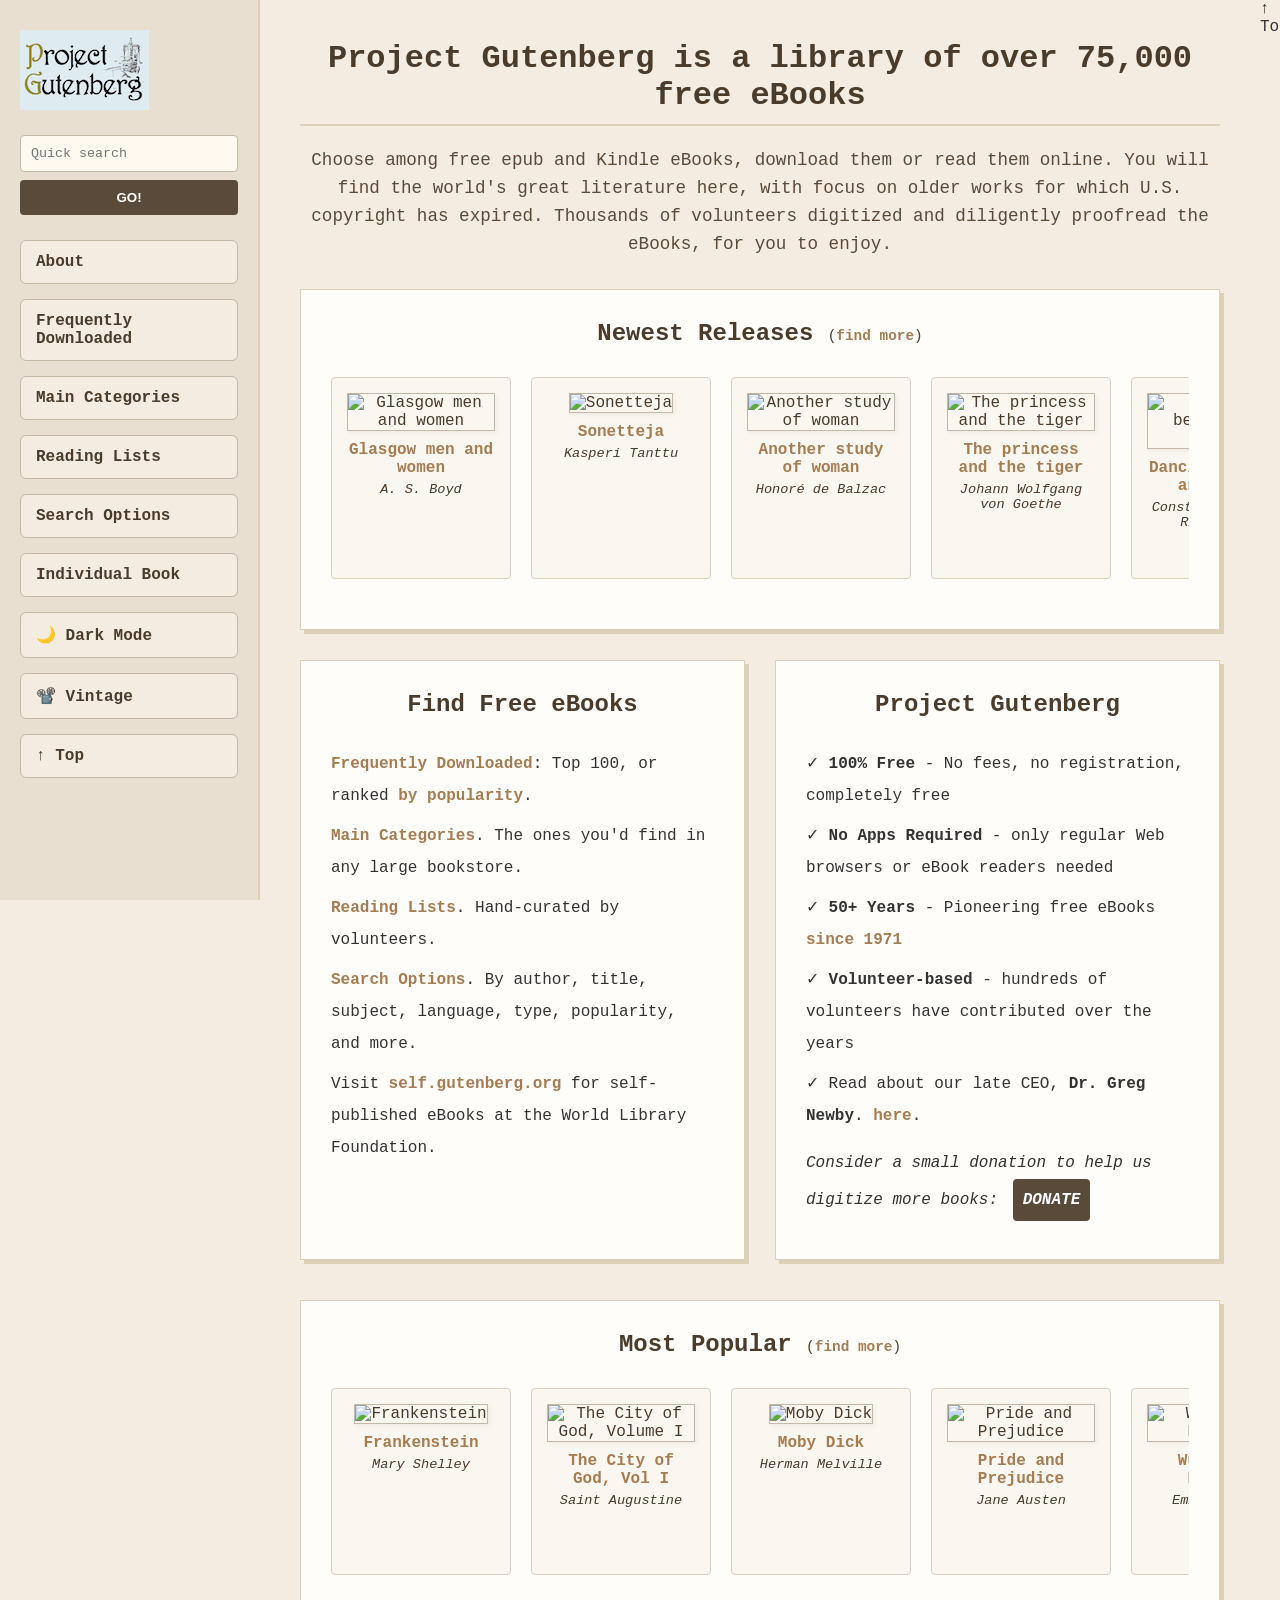
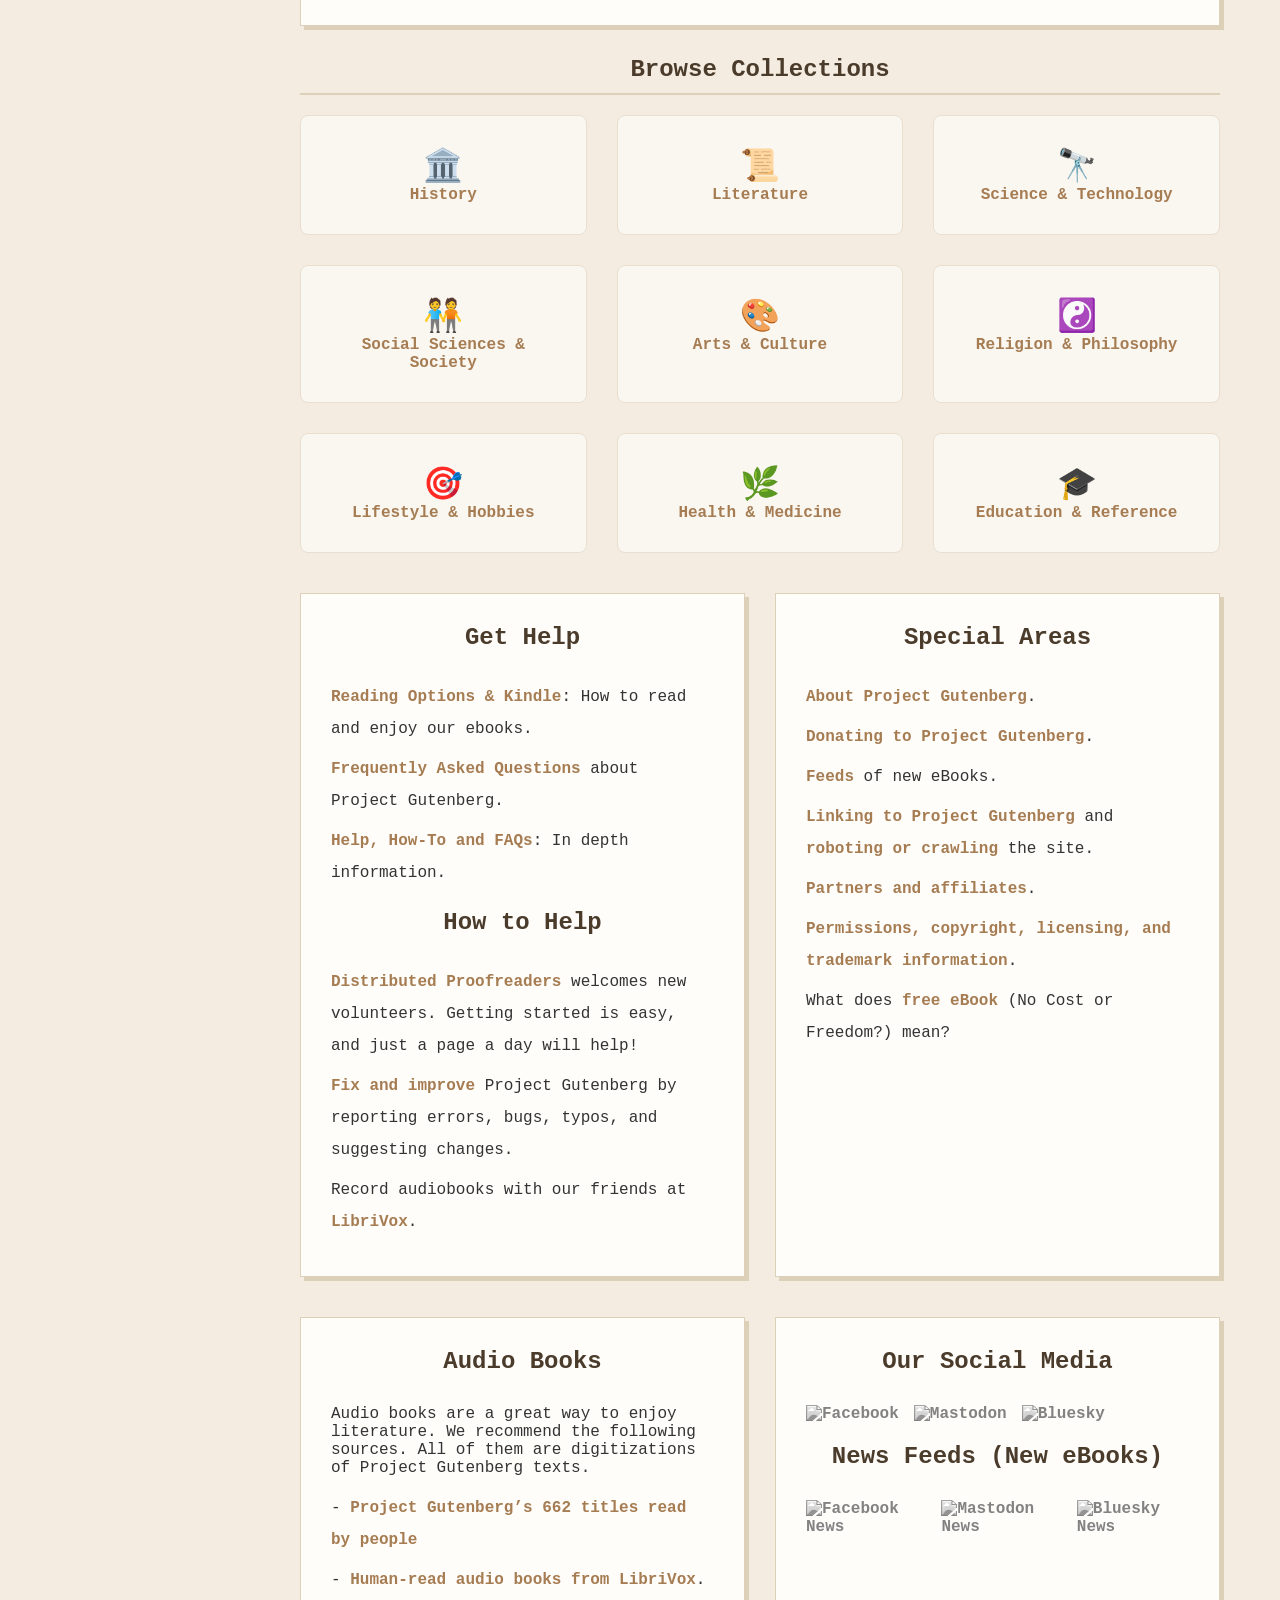
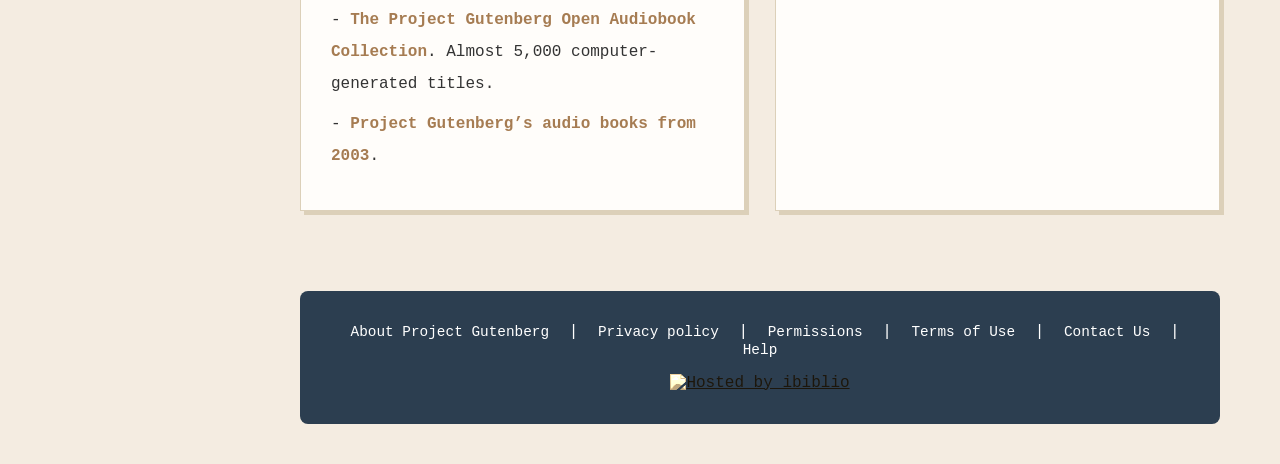
==== commit a4810b0d: "Update index.html" ====
--- a/index.html
+++ b/index.html
@@ -26,12 +26,10 @@
                 <li><a href="readinglists.html">Reading Lists</a></li>
                 <li><a href="searchoptions.html">Search Options</a></li>
                 <li><a href="individualbook.html">Individual Book</a></li>
+                <li><a href="#" class="mode-btn">🌙 Dark Mode</a></li>
+                <li><a href="#" class="mode-btn">📽️ Vintage</a></li>
+                <li><a href="#" class="mode-btn">↑ Top</a></li>
             </ul>
-
-            <div class="mode-toggles">
-                <button id="darkModeToggle" class="vintage-submit">🌙 Dark Mode</button>
-                <button id="vintageToggle" class="vintage-submit" onclick="toggleVintageMode()">📽️ Vintage</button>
-            </div>
         </nav>
     </header>
 
@@ -318,6 +316,37 @@
     </main>
 
     <div id="backToTop">↑ Top</div>
-    <script src="script.js"></script>
+    <script>
+document.addEventListener("DOMContentLoaded", () => {
+    
+    // Find only the buttons we just added
+    const modeButtons = document.querySelectorAll(".mode-btn");
+
+    modeButtons.forEach(btn => {
+        btn.addEventListener("click", (e) => {
+            e.preventDefault(); // Stop page from jumping
+            const text = btn.textContent;
+
+            // --- DARK MODE ---
+            if (text.includes("Dark Mode")) {
+                document.body.classList.toggle("dark-mode");
+                document.body.classList.remove("film-grain"); // Turn off vintage
+            }
+
+            // --- VINTAGE MODE ---
+            if (text.includes("Vintage")) {
+                document.body.classList.toggle("film-grain");
+                document.body.classList.remove("dark-mode"); // Turn off dark mode
+            }
+
+            // --- BACK TO TOP ---
+            if (text.includes("Top")) {
+                window.scrollTo({ top: 0, behavior: "smooth" });
+            }
+        });
+    });
+
+});
+</script>
 </body>
-</html>+</html>
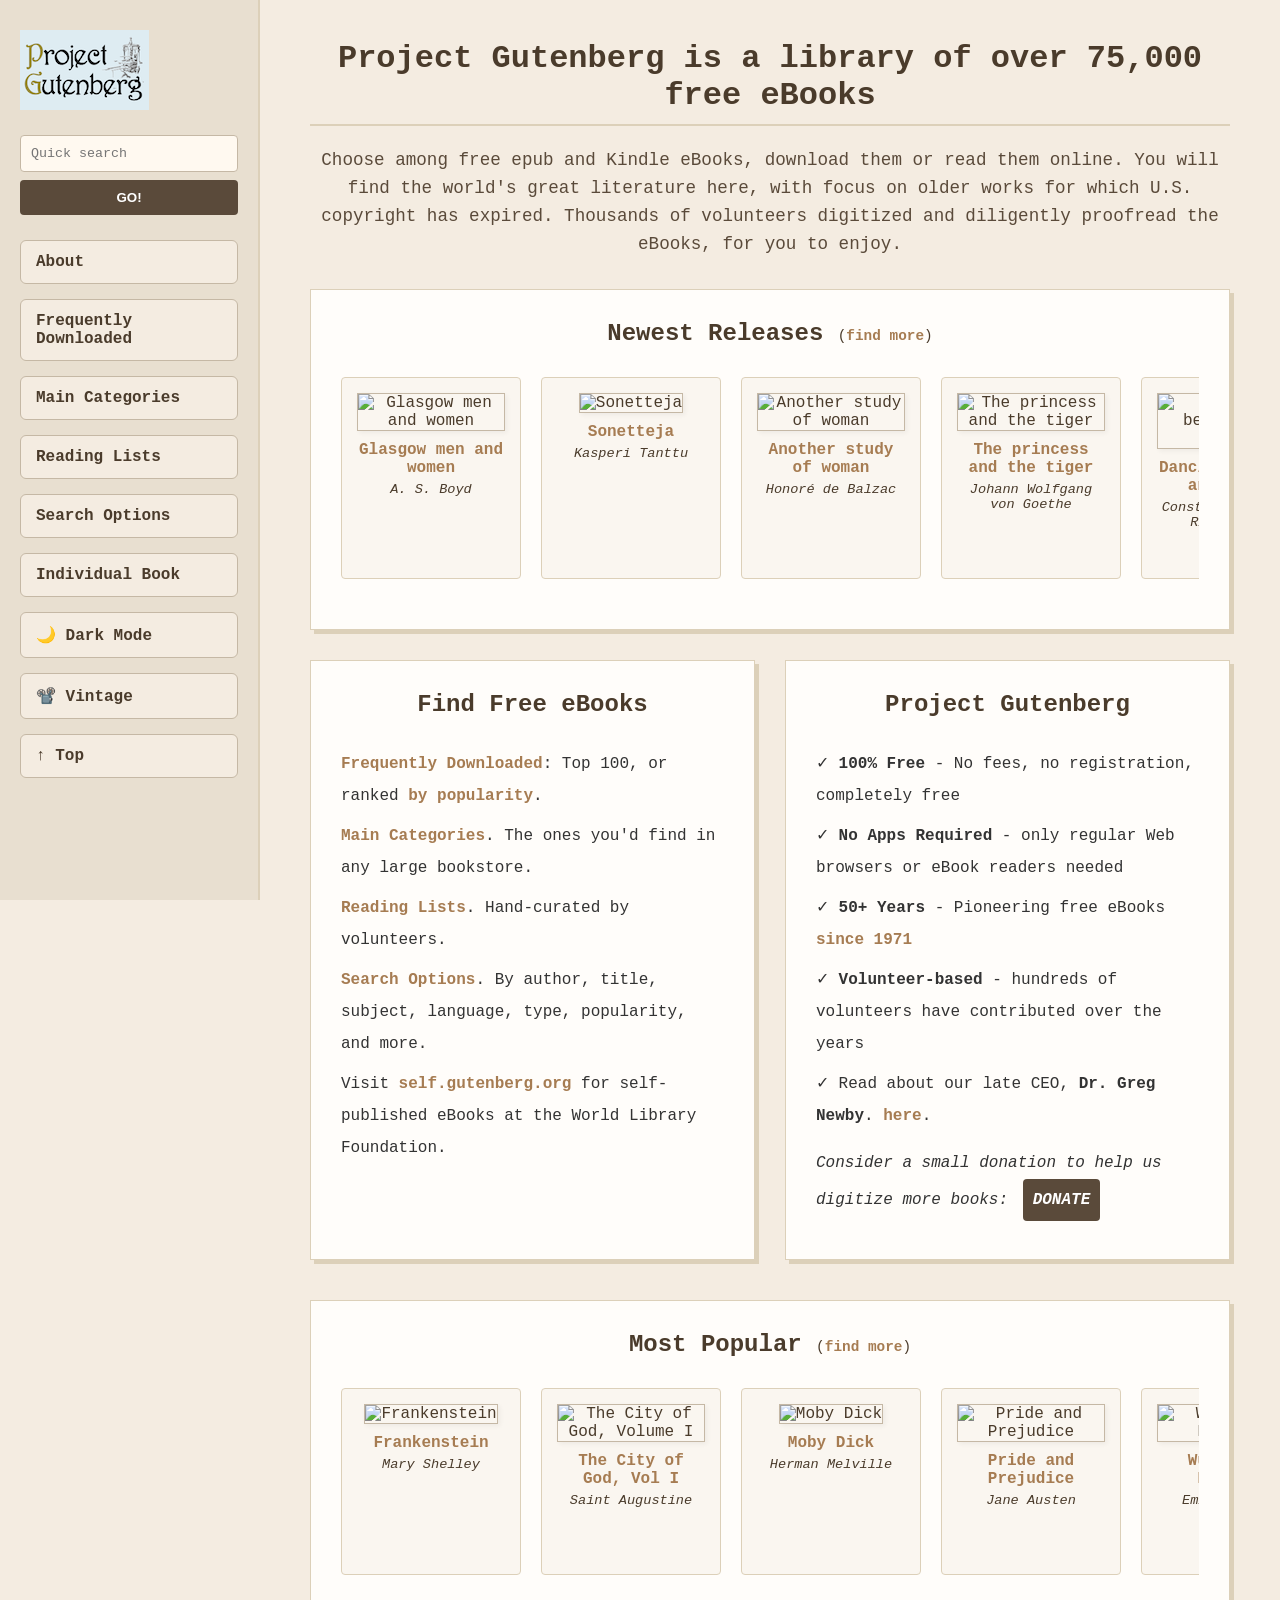
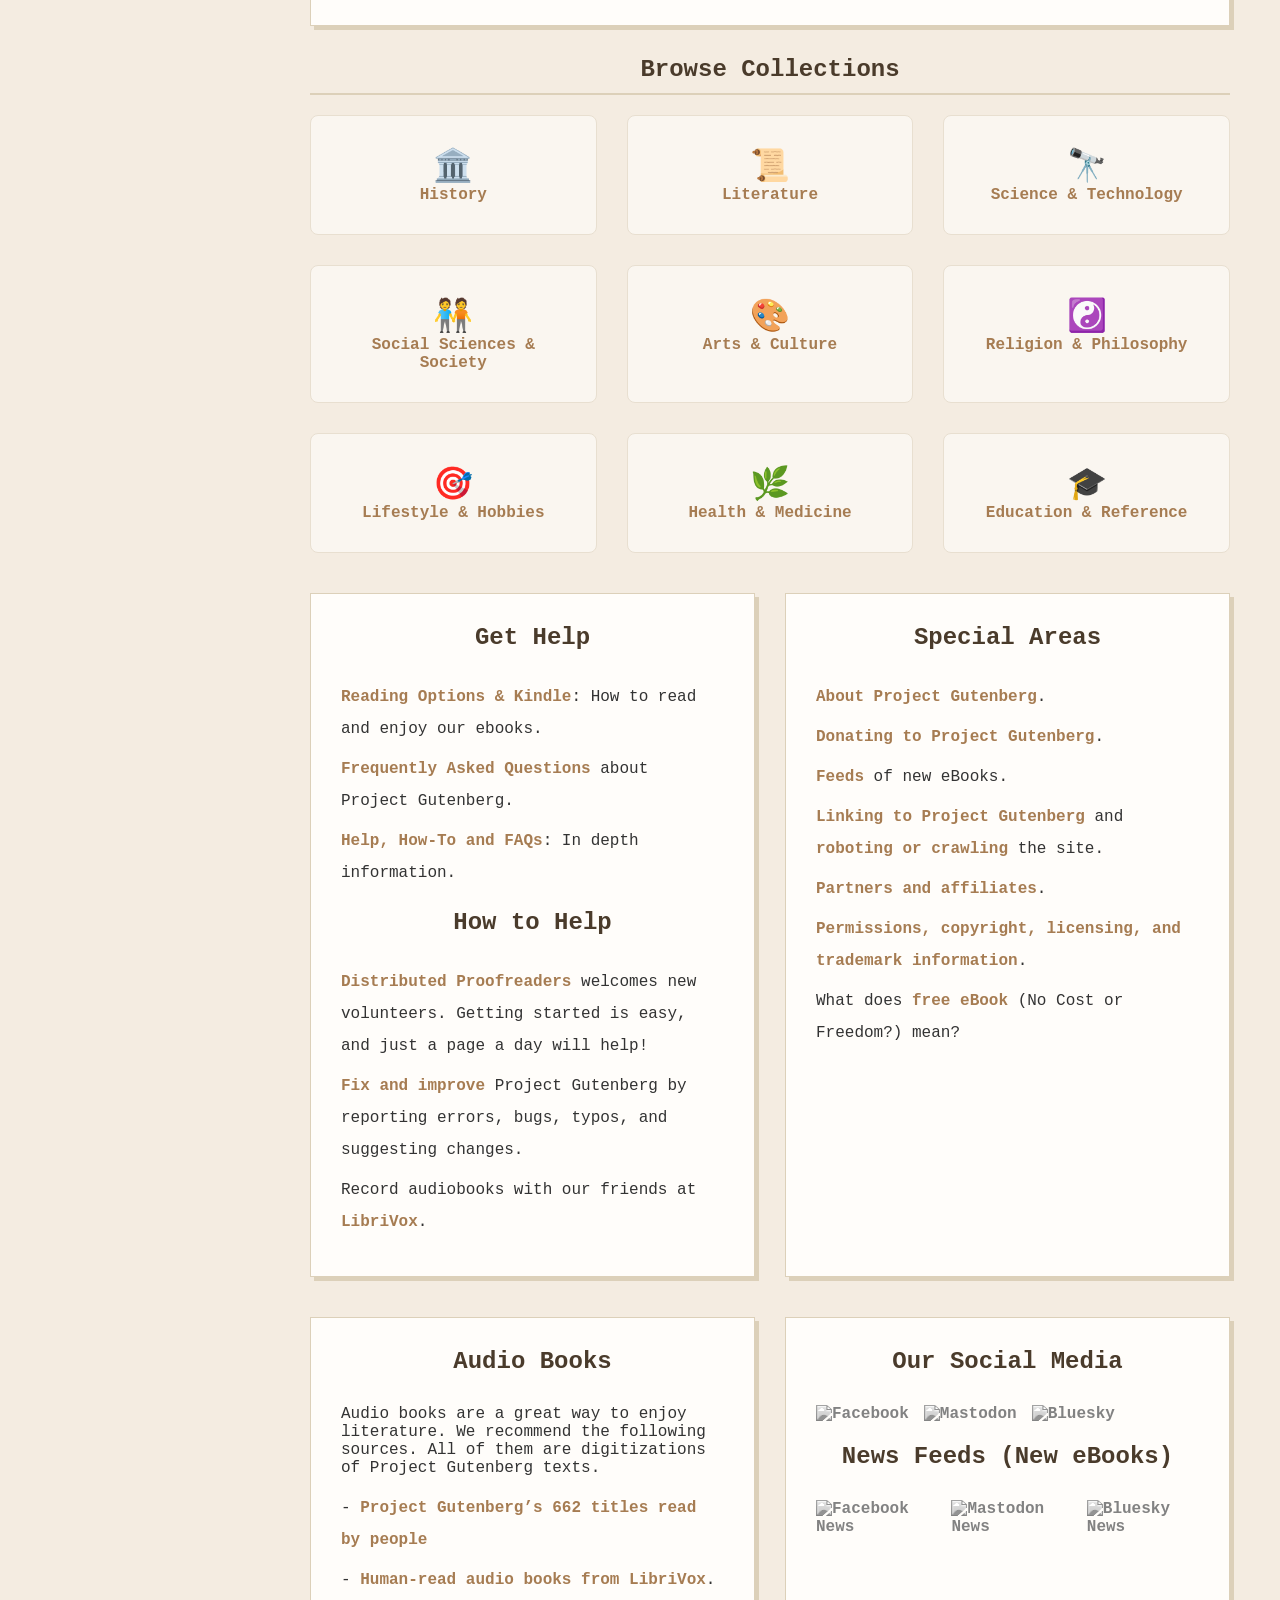
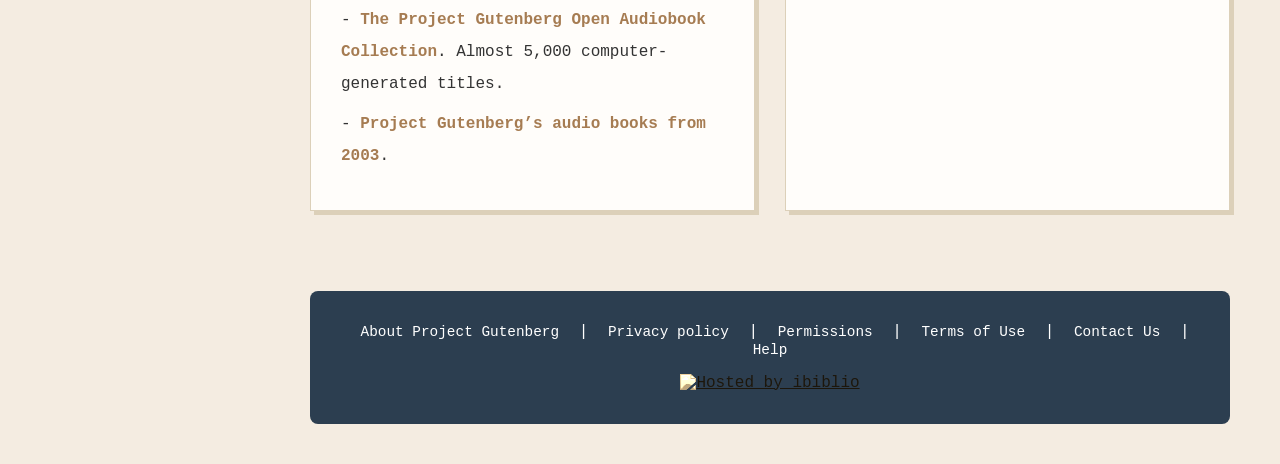
==== commit 2f533584: "fixing the java and links from index" ====
--- a/index.html
+++ b/index.html
@@ -3,7 +3,7 @@
 <head>
     <meta charset="UTF-8">
     <meta name="viewport" content="width=device-width, initial-scale=1.0">
-    <title>Free eBooks | Project Gutenberg</title>
+    <title>Project Gutenberg</title>
     <link rel="stylesheet" href="style.css">
 </head>
 <body>
@@ -14,7 +14,7 @@
                 <img src="images/projectgutenberg logo.png" alt="Project Gutenberg Logo" class="logo-img">
             </a>
             
-            <form class="search-form" method="get" action="/ebooks/search/">
+            <form class="search-form" method="get" action="https://www.gutenberg.org/ebooks/search/">
                 <input type="search" name="query" placeholder="Quick search" class="vintage-input">
                 <button type="submit" class="vintage-submit">Go!</button>
             </form>
@@ -26,6 +26,7 @@
                 <li><a href="readinglists.html">Reading Lists</a></li>
                 <li><a href="searchoptions.html">Search Options</a></li>
                 <li><a href="individualbook.html">Individual Book</a></li>
+                
                 <li><a href="#" class="mode-btn">🌙 Dark Mode</a></li>
                 <li><a href="#" class="mode-btn">📽️ Vintage</a></li>
                 <li><a href="#" class="mode-btn">↑ Top</a></li>
@@ -47,57 +48,57 @@
                 <h2 class="section-title mt-0 border-none text-center">
                     Newest Releases 
                     <span class="section-subtitle">
-                        (<a href="/ebooks/search/?sort_order=release_date" class="vintage-link">find more</a>)
+                        (<a href="https://www.gutenberg.org/ebooks/search/?sort_order=release_date" class="vintage-link">find more</a>)
                     </span>
                 </h2>
                 
                 <div class="vintage-carousel">
-                    <a href="/ebooks/78272" class="carousel-card">
+                    <a href="https://www.gutenberg.org/ebooks/78272" class="carousel-card">
                         <img src="https://www.gutenberg.org/cache/epub/78272/pg78272.cover.medium.jpg" alt="Glasgow men and women">
                         <h3>Glasgow men and women</h3>
                         <p>A. S. Boyd</p>
                     </a>
-                    <a href="/ebooks/78271" class="carousel-card">
+                    <a href="https://www.gutenberg.org/ebooks/78271" class="carousel-card">
                         <img src="https://www.gutenberg.org/cache/epub/78271/pg78271.cover.medium.jpg" alt="Sonetteja">
                         <h3>Sonetteja</h3>
                         <p>Kasperi Tanttu</p>
                     </a>
-                    <a href="/ebooks/78270" class="carousel-card">
+                    <a href="https://www.gutenberg.org/ebooks/78270" class="carousel-card">
                         <img src="https://www.gutenberg.org/cache/epub/78270/pg78270.cover.medium.jpg" alt="Another study of woman">
                         <h3>Another study of woman</h3>
                         <p>Honoré de Balzac</p>
                     </a>
-                    <a href="/ebooks/78269" class="carousel-card">
+                    <a href="https://www.gutenberg.org/ebooks/78269" class="carousel-card">
                         <img src="https://www.gutenberg.org/cache/epub/78269/pg78269.cover.medium.jpg" alt="The princess and the tiger">
                         <h3>The princess and the tiger</h3>
                         <p>Johann Wolfgang von Goethe</p>
                     </a>
-                    <a href="/ebooks/78268" class="carousel-card">
+                    <a href="https://www.gutenberg.org/ebooks/78268" class="carousel-card">
                         <img src="https://www.gutenberg.org/cache/epub/78268/pg78268.cover.medium.jpg" alt="Dancing, beauty and games">
                         <h3>Dancing, beauty and games</h3>
                         <p>Constance Stewart Richardson</p>
                     </a>
-                    <a href="/ebooks/78267" class="carousel-card">
+                    <a href="https://www.gutenberg.org/ebooks/78267" class="carousel-card">
                         <img src="https://www.gutenberg.org/cache/epub/78267/pg78267.cover.medium.jpg" alt="Landesverein Sächsischer Heimatschutz">
                         <h3>Landesverein Sächsischer Heimatschutz</h3>
                         <p>Landesverein Sächsischer Heimatschutz</p>
                     </a>
-                    <a href="/ebooks/78266" class="carousel-card">
+                    <a href="https://www.gutenberg.org/ebooks/78266" class="carousel-card">
                         <img src="https://www.gutenberg.org/cache/epub/78266/pg78266.cover.medium.jpg" alt="It's time something happened">
                         <h3>It's time something happened</h3>
                         <p>Arthur Doyle</p>
                     </a>
-                    <a href="/ebooks/78265" class="carousel-card">
+                    <a href="https://www.gutenberg.org/ebooks/78265" class="carousel-card">
                         <img src="https://www.gutenberg.org/cache/epub/78265/pg78265.cover.medium.jpg" alt="Späte Rache">
                         <h3>Späte Rache</h3>
                         <p>Arthur Conan Doyle</p>
                     </a>
-                    <a href="/ebooks/78264" class="carousel-card">
+                    <a href="https://www.gutenberg.org/ebooks/78264" class="carousel-card">
                         <img src="https://www.gutenberg.org/cache/epub/78264/pg78264.cover.medium.jpg" alt="From the hidden way">
                         <h3>From the hidden way</h3>
                         <p>James Branch Cabell</p>
                     </a>
-                    <a href="/ebooks/78263" class="carousel-card">
+                    <a href="https://www.gutenberg.org/ebooks/78263" class="carousel-card">
                         <img src="https://www.gutenberg.org/cache/epub/78263/pg78263.cover.medium.jpg" alt="Slang and its analogues">
                         <h3>Slang and its analogues</h3>
                         <p>Farmer and Henley</p>
@@ -109,10 +110,10 @@
                 <div class="info-box mb-0">
                     <h2 class="section-title mt-0 border-none">Find Free eBooks</h2>
                     <ul class="vintage-list list-unstyled">
-                        <li><a href="/browse/scores/top" class="vintage-link">Frequently Downloaded</a>: Top 100, or ranked <a href="/ebooks/search/?sort_order=downloads" class="vintage-link">by popularity</a>.</li>
-                        <li><a href="/ebooks/categories" class="vintage-link">Main Categories</a>. The ones you'd find in any large bookstore.</li>
-                        <li><a href="/ebooks/bookshelf/" class="vintage-link">Reading Lists</a>. Hand-curated by volunteers.</li>
-                        <li><a href="/ebooks/" class="vintage-link">Search Options</a>. By author, title, subject, language, type, popularity, and more.</li>
+                        <li><a href="https://www.gutenberg.org/browse/scores/top" class="vintage-link">Frequently Downloaded</a>: Top 100, or ranked <a href="https://www.gutenberg.org/ebooks/search/?sort_order=downloads" class="vintage-link">by popularity</a>.</li>
+                        <li><a href="https://www.gutenberg.org/ebooks/categories" class="vintage-link">Main Categories</a>. The ones you'd find in any large bookstore.</li>
+                        <li><a href="https://www.gutenberg.org/ebooks/bookshelf/" class="vintage-link">Reading Lists</a>. Hand-curated by volunteers.</li>
+                        <li><a href="https://www.gutenberg.org/ebooks/" class="vintage-link">Search Options</a>. By author, title, subject, language, type, popularity, and more.</li>
                         <li>Visit <a href="https://self.gutenberg.org" class="vintage-link">self.gutenberg.org</a> for self-published eBooks at the World Library Foundation.</li>
                     </ul>
                 </div>
@@ -122,10 +123,10 @@
                     <ul class="vintage-list list-unstyled">
                         <li>✓ <strong>100% Free</strong> - No fees, no registration, completely free</li>
                         <li>✓ <strong>No Apps Required</strong> - only regular Web browsers or eBook readers needed</li>
-                        <li>✓ <strong>50+ Years</strong> - Pioneering free eBooks <a href="/about/background/50years.html" class="vintage-link">since 1971</a></li>
+                        <li>✓ <strong>50+ Years</strong> - Pioneering free eBooks <a href="https://www.gutenberg.org/about/background/50years.html" class="vintage-link">since 1971</a></li>
                         <li>✓ <strong>Volunteer-based</strong> - hundreds of volunteers have contributed over the years</li>
-                        <li>✓ Read about our late CEO, <strong>Dr. Greg Newby</strong>. <a href="/newsletter/february.html" class="vintage-link">here</a>.</li>
-                        <li class="donate-li">Consider a small donation to help us digitize more books: <a href="/donate" class="vintage-submit donate-btn-small">Donate</a></li>
+                        <li>✓ Read about our late CEO, <strong>Dr. Greg Newby</strong>. <a href="https://www.gutenberg.org/newsletter/february.html" class="vintage-link">here</a>.</li>
+                        <li class="donate-li">Consider a small donation to help us digitize more books: <a href="https://www.gutenberg.org/donate" class="vintage-submit donate-btn-small">Donate</a></li>
                     </ul>
                 </div>
             </div>
@@ -134,57 +135,57 @@
                 <h2 class="section-title mt-0 border-none text-center">
                     Most Popular 
                     <span class="section-subtitle">
-                        (<a href="/ebooks/search/?sort_order=downloads" class="vintage-link">find more</a>)
+                        (<a href="https://www.gutenberg.org/ebooks/search/?sort_order=downloads" class="vintage-link">find more</a>)
                     </span>
                 </h2>
                 
                 <div class="vintage-carousel">
-                    <a href="/ebooks/84" class="carousel-card">
+                    <a href="https://www.gutenberg.org/ebooks/84" class="carousel-card">
                         <img src="https://www.gutenberg.org/cache/epub/84/pg84.cover.medium.jpg" alt="Frankenstein">
                         <h3>Frankenstein</h3>
                         <p>Mary Shelley</p>
                     </a>
-                    <a href="/ebooks/45304" class="carousel-card">
+                    <a href="https://www.gutenberg.org/ebooks/45304" class="carousel-card">
                         <img src="https://www.gutenberg.org/cache/epub/45304/pg45304.cover.medium.jpg" alt="The City of God, Volume I">
                         <h3>The City of God, Vol I</h3>
                         <p>Saint Augustine</p>
                     </a>
-                    <a href="/ebooks/2701" class="carousel-card">
+                    <a href="https://www.gutenberg.org/ebooks/2701" class="carousel-card">
                         <img src="https://www.gutenberg.org/cache/epub/2701/pg2701.cover.medium.jpg" alt="Moby Dick">
                         <h3>Moby Dick</h3>
                         <p>Herman Melville</p>
                     </a>
-                    <a href="/ebooks/1342" class="carousel-card">
+                    <a href="individualbook.html" class="carousel-card">
                         <img src="https://www.gutenberg.org/cache/epub/1342/pg1342.cover.medium.jpg" alt="Pride and Prejudice">
                         <h3>Pride and Prejudice</h3>
                         <p>Jane Austen</p>
                     </a>
-                    <a href="/ebooks/768" class="carousel-card">
+                    <a href="https://www.gutenberg.org/ebooks/768" class="carousel-card">
                         <img src="https://www.gutenberg.org/cache/epub/768/pg768.cover.medium.jpg" alt="Wuthering Heights">
                         <h3>Wuthering Heights</h3>
                         <p>Emily Brontë</p>
                     </a>
-                    <a href="/ebooks/1513" class="carousel-card">
+                    <a href="https://www.gutenberg.org/ebooks/1513" class="carousel-card">
                         <img src="https://www.gutenberg.org/cache/epub/1513/pg1513.cover.medium.jpg" alt="Romeo and Juliet">
                         <h3>Romeo and Juliet</h3>
                         <p>William Shakespeare</p>
                     </a>
-                    <a href="/ebooks/11" class="carousel-card">
+                    <a href="https://www.gutenberg.org/ebooks/11" class="carousel-card">
                         <img src="https://www.gutenberg.org/cache/epub/11/pg11.cover.medium.jpg" alt="Alice's Adventures in Wonderland">
                         <h3>Alice in Wonderland</h3>
                         <p>Lewis Carroll</p>
                     </a>
-                    <a href="/ebooks/100" class="carousel-card">
+                    <a href="https://www.gutenberg.org/ebooks/100" class="carousel-card">
                         <img src="https://www.gutenberg.org/cache/epub/100/pg100.cover.medium.jpg" alt="The Complete Works of William Shakespeare">
                         <h3>Works of Shakespeare</h3>
                         <p>William Shakespeare</p>
                     </a>
-                    <a href="/ebooks/64317" class="carousel-card">
+                    <a href="https://www.gutenberg.org/ebooks/64317" class="carousel-card">
                         <img src="https://www.gutenberg.org/cache/epub/64317/pg64317.cover.medium.jpg" alt="The Great Gatsby">
                         <h3>The Great Gatsby</h3>
                         <p>F. Scott Fitzgerald</p>
                     </a>
-                    <a href="/ebooks/2641" class="carousel-card">
+                    <a href="https://www.gutenberg.org/ebooks/2641" class="carousel-card">
                         <img src="https://www.gutenberg.org/cache/epub/2641/pg2641.cover.medium.jpg" alt="A Room with a View">
                         <h3>A Room with a View</h3>
                         <p>E. M. Forster</p>
@@ -194,31 +195,31 @@
 
             <h2 class="section-title text-center">Browse Collections</h2>
             <div class="categories-grid grid-3-col">
-                <a href="/ebooks/categories.html#history" class="category-soft-box text-center vintage-link">
+                <a href="https://www.gutenberg.org/ebooks/categories.html#history" class="category-soft-box text-center vintage-link">
                     <span class="emoji-icon">🏛️</span><br>History
                 </a>
-                <a href="/ebooks/categories.html#literature" class="category-soft-box text-center vintage-link">
+                <a href="https://www.gutenberg.org/ebooks/categories.html#literature" class="category-soft-box text-center vintage-link">
                     <span class="emoji-icon">📜</span><br>Literature
                 </a>
-                <a href="/ebooks/categories.html#science-technology" class="category-soft-box text-center vintage-link">
+                <a href="https://www.gutenberg.org/ebooks/categories.html#science-technology" class="category-soft-box text-center vintage-link">
                     <span class="emoji-icon">🔭</span><br>Science &amp; Technology
                 </a>
-                <a href="/ebooks/categories.html#social-sciences-society" class="category-soft-box text-center vintage-link">
+                <a href="https://www.gutenberg.org/ebooks/categories.html#social-sciences-society" class="category-soft-box text-center vintage-link">
                     <span class="emoji-icon">🧑‍🤝‍🧑</span><br>Social Sciences &amp; Society
                 </a>
-                <a href="/ebooks/categories.html#arts-culture" class="category-soft-box text-center vintage-link">
+                <a href="https://www.gutenberg.org/ebooks/categories.html#arts-culture" class="category-soft-box text-center vintage-link">
                     <span class="emoji-icon">🎨</span><br>Arts &amp; Culture
                 </a>
-                <a href="/ebooks/categories.html#religion-philosophy" class="category-soft-box text-center vintage-link">
+                <a href="https://www.gutenberg.org/ebooks/categories.html#religion-philosophy" class="category-soft-box text-center vintage-link">
                     <span class="emoji-icon">☯️</span><br>Religion &amp; Philosophy
                 </a>
-                <a href="/ebooks/categories.html#lifestyle-hobbies" class="category-soft-box text-center vintage-link">
+                <a href="https://www.gutenberg.org/ebooks/categories.html#lifestyle-hobbies" class="category-soft-box text-center vintage-link">
                     <span class="emoji-icon">🎯</span><br>Lifestyle &amp; Hobbies
                 </a>
-                <a href="/ebooks/categories.html#health-medicine" class="category-soft-box text-center vintage-link">
+                <a href="https://www.gutenberg.org/ebooks/categories.html#health-medicine" class="category-soft-box text-center vintage-link">
                     <span class="emoji-icon">🌿</span><br>Health &amp; Medicine
                 </a>
-                <a href="/ebooks/categories.html#education-reference" class="category-soft-box text-center vintage-link">
+                <a href="https://www.gutenberg.org/ebooks/categories.html#education-reference" class="category-soft-box text-center vintage-link">
                     <span class="emoji-icon">🎓</span><br>Education &amp; Reference
                 </a>
             </div>
@@ -227,15 +228,15 @@
                 <div class="info-box mb-0">
                     <h2 class="section-title mt-0 border-none">Get Help</h2>
                     <ul class="vintage-list list-unstyled">
-                        <li><a href="/help/reading_options.html" class="vintage-link">Reading Options &amp; Kindle</a>: How to read and enjoy our ebooks.</li>
-                        <li><a href="/help/faq.html" class="vintage-link">Frequently Asked Questions</a> about Project Gutenberg.</li>
-                        <li><a href="/help/" class="vintage-link">Help, How-To and FAQs</a>: In depth information.</li>
+                        <li><a href="https://www.gutenberg.org/help/reading_options.html" class="vintage-link">Reading Options &amp; Kindle</a>: How to read and enjoy our ebooks.</li>
+                        <li><a href="https://www.gutenberg.org/help/faq.html" class="vintage-link">Frequently Asked Questions</a> about Project Gutenberg.</li>
+                        <li><a href="https://www.gutenberg.org/help/" class="vintage-link">Help, How-To and FAQs</a>: In depth information.</li>
                     </ul>
                     
                     <h2 class="section-title border-none mt-20">How to Help</h2>
                     <ul class="vintage-list list-unstyled">
                         <li><a href="https://www.pgdp.net" class="vintage-link">Distributed Proofreaders</a> welcomes new volunteers. Getting started is easy, and just a page a day will help!</li>
-                        <li><a href="/help/errata.html" class="vintage-link">Fix and improve</a> Project Gutenberg by reporting errors, bugs, typos, and suggesting changes.</li>
+                        <li><a href="https://www.gutenberg.org/help/errata.html" class="vintage-link">Fix and improve</a> Project Gutenberg by reporting errors, bugs, typos, and suggesting changes.</li>
                         <li>Record audiobooks with our friends at <a href="https://librivox.org" class="vintage-link">LibriVox</a>.</li>
                     </ul>
                 </div>
@@ -243,13 +244,13 @@
                 <div class="info-box mb-0">
                     <h2 class="section-title mt-0 border-none">Special Areas</h2>
                     <ul class="vintage-list list-unstyled">
-                        <li><a href="/about/" class="vintage-link">About Project Gutenberg</a>.</li>
-                        <li><a href="/donate/" class="vintage-link">Donating to Project Gutenberg</a>.</li>
-                        <li><a href="/ebooks/feeds.html" class="vintage-link">Feeds</a> of new eBooks.</li>
-                        <li><a href="/policy/linking.html" class="vintage-link">Linking to Project Gutenberg</a> and <a href="/policy/robot_access.html" class="vintage-link">roboting or crawling</a> the site.</li>
-                        <li><a href="/about/partners_affiliates.html" class="vintage-link">Partners and affiliates</a>.</li>
-                        <li><a href="/policy/permission.html" class="vintage-link">Permissions, copyright, licensing, and trademark information</a>.</li>
-                        <li>What does <a href="/about/background/free_ebook.html" class="vintage-link">free eBook</a> (No Cost or Freedom?) mean?</li>
+                        <li><a href="https://www.gutenberg.org/about/" class="vintage-link">About Project Gutenberg</a>.</li>
+                        <li><a href="https://www.gutenberg.org/donate/" class="vintage-link">Donating to Project Gutenberg</a>.</li>
+                        <li><a href="https://www.gutenberg.org/ebooks/feeds.html" class="vintage-link">Feeds</a> of new eBooks.</li>
+                        <li><a href="https://www.gutenberg.org/policy/linking.html" class="vintage-link">Linking to Project Gutenberg</a> and <a href="https://www.gutenberg.org/policy/robot_access.html" class="vintage-link">roboting or crawling</a> the site.</li>
+                        <li><a href="https://www.gutenberg.org/about/partners_affiliates.html" class="vintage-link">Partners and affiliates</a>.</li>
+                        <li><a href="https://www.gutenberg.org/policy/permission.html" class="vintage-link">Permissions, copyright, licensing, and trademark information</a>.</li>
+                        <li>What does <a href="https://www.gutenberg.org/about/background/free_ebook.html" class="vintage-link">free eBook</a> (No Cost or Freedom?) mean?</li>
                     </ul>
                 </div>
             </div>
@@ -259,10 +260,10 @@
                     <h2 class="section-title mt-0 border-none">Audio Books</h2>
                     <p class="mb-15">Audio books are a great way to enjoy literature. We recommend the following sources. All of them are digitizations of Project Gutenberg texts.</p>
                     <ul class="vintage-list list-unstyled">
-                        <li>- <a href="/browse/categories/1" class="vintage-link">Project Gutenberg’s 662 titles read by people</a></li>
+                        <li>- <a href="https://www.gutenberg.org/browse/categories/1" class="vintage-link">Project Gutenberg’s 662 titles read by people</a></li>
                         <li>- <a href="https://librivox.org" class="vintage-link">Human-read audio books from LibriVox</a>.</li>
                         <li>- <a href="https://marhamilresearch4.blob.core.windows.net/gutenberg-public/Website/index.html" class="vintage-link">The Project Gutenberg Open Audiobook Collection</a>. Almost 5,000 computer-generated titles.</li>
-                        <li>- <a href="/browse/categories/2" class="vintage-link">Project Gutenberg’s audio books from 2003</a>.</li>
+                        <li>- <a href="https://www.gutenberg.org/browse/categories/2" class="vintage-link">Project Gutenberg’s audio books from 2003</a>.</li>
                     </ul>
                 </div>
 
@@ -299,12 +300,12 @@
 
         <footer class="site-footer">
             <nav class="footer-nav">
-                <a href="/about/">About Project Gutenberg</a> |
-                <a href="/policy/privacy_policy.html">Privacy policy</a> |
-                <a href="/policy/permission.html">Permissions</a> |
-                <a href="/policy/terms_of_use.html">Terms of Use</a> |
-                <a href="/about/contact_information.html">Contact Us</a> |
-                <a href="/help/">Help</a>
+                <a href="https://www.gutenberg.org/about/">About Project Gutenberg</a> |
+                <a href="https://www.gutenberg.org/policy/privacy_policy.html">Privacy policy</a> |
+                <a href="https://www.gutenberg.org/policy/permission.html">Permissions</a> |
+                <a href="https://www.gutenberg.org/policy/terms_of_use.html">Terms of Use</a> |
+                <a href="https://www.gutenberg.org/about/contact_information.html">Contact Us</a> |
+                <a href="https://www.gutenberg.org/help/">Help</a>
             </nav>
             <p class="mt-15">
                 <a href="https://www.ibiblio.org/">
@@ -315,38 +316,6 @@
 
     </main>
 
-    <div id="backToTop">↑ Top</div>
-    <script>
-document.addEventListener("DOMContentLoaded", () => {
-    
-    // Find only the buttons we just added
-    const modeButtons = document.querySelectorAll(".mode-btn");
-
-    modeButtons.forEach(btn => {
-        btn.addEventListener("click", (e) => {
-            e.preventDefault(); // Stop page from jumping
-            const text = btn.textContent;
-
-            // --- DARK MODE ---
-            if (text.includes("Dark Mode")) {
-                document.body.classList.toggle("dark-mode");
-                document.body.classList.remove("film-grain"); // Turn off vintage
-            }
-
-            // --- VINTAGE MODE ---
-            if (text.includes("Vintage")) {
-                document.body.classList.toggle("film-grain");
-                document.body.classList.remove("dark-mode"); // Turn off dark mode
-            }
-
-            // --- BACK TO TOP ---
-            if (text.includes("Top")) {
-                window.scrollTo({ top: 0, behavior: "smooth" });
-            }
-        });
-    });
-
-});
-</script>
+    <script src="script.js"></script>
 </body>
-</html>
+</html>
--- a/style.css
+++ b/style.css
@@ -2,7 +2,10 @@
    PROJECT GUTENBERG - VINTAGE TYPEWRITER REDESIGN (COMPLETE)
    ========================================================================== */
 
-/* ===== 1. RESET & BASE STYLES ===== */
+/* ===== 1. RESET & BASE STYLES ===== 
+   This section removes default browser margins and sets the foundational look. 
+   It establishes the vintage paper background, typewriter font, and ensures the page 
+   doesn't break horizontally. */
 * { 
     margin: 0; 
     padding: 0; 
@@ -10,16 +13,18 @@
 }
 
 body {
-    background-color: #f4ece1; /* Classic aged paper color */
+    background-color: #f4ece1; 
     color: #333;               
     display: flex;             
     font-family: 'Courier New', Courier, monospace; 
     min-height: 100vh;
     transition: background-color 0.3s ease, color 0.3s ease;
-    overflow-x: hidden; /* FIX: Prevents the whole page from scrolling horizontally */
-}
-
-/* ===== 2. GLOBAL LAYOUT ===== */
+    overflow-x: hidden; /* Prevents the whole page from scrolling horizontally */
+}
+
+/* ===== 2. GLOBAL LAYOUT ===== 
+   This controls the main content area. It centers the text and restricts 
+   how wide it can get on large screens, giving it breathing room (padding). */
 .page-layout {
     display: flex;
     flex-direction: column;
@@ -32,10 +37,12 @@
 
 .content-wrapper {
     flex: 1; /* Ensures footer stays at the bottom */
-    max-width: 100%; /* FIX: Keeps content within the layout limits */
-}
-
-/* ===== 3. SIDEBAR & NAVIGATION ===== */
+    max-width: 100%; /* Keeps content within the layout limits */
+}
+
+/* ===== 3. SIDEBAR & NAVIGATION ===== 
+   Styles for the fixed menu on the left. It handles the background, 
+   logo size, and how the navigation links look when hovered over. */
 .site-header {
     background-color: #e8dfd0; 
     border-right: 2px solid #dcd0b9;
@@ -81,6 +88,7 @@
     transform: translateY(-2px); 
 }
 
+/* Dark Mode and Vintage Mode toggle buttons */
 .mode-toggles {
     margin-top: 30px;
     text-align: center;
@@ -93,7 +101,8 @@
     font-size: 0.8rem;
 }
 
-/* ===== 4. TYPOGRAPHY & LINKS ===== */
+/* ===== 4. TYPOGRAPHY & LINKS ===== 
+   Defines the appearance of the main titles and standard links to fit the vintage theme. */
 h1, .section-title {
     color: #4a3b2b;
     margin-bottom: 20px;
@@ -120,7 +129,9 @@
     text-decoration: underline;
 }
 
-/* ===== 5. COMPONENTS & BOXES ===== */
+/* ===== 5. COMPONENTS & BOXES ===== 
+   This styles the main visual building blocks: the content boxes (info-box), 
+   the grid layouts for categories, and the small tags. */
 .info-box {
     background: #fffdfa;
     border: 1px solid #dcd0b9;
@@ -184,7 +195,8 @@
     gap: 10px;
 }
 
-/* ===== 6. TABLES & LISTS ===== */
+/* ===== 6. TABLES & LISTS ===== 
+   Styles for data tables (like the downloads stats) and ordered lists. */
 .vintage-table {
     background-color: #ffffff;
     border-collapse: collapse; 
@@ -225,7 +237,8 @@
     width: 25%;
 }
 
-/* ===== 7. FORMS & INPUTS ===== */
+/* ===== 7. FORMS & INPUTS ===== 
+   Styles for the search bars and submit buttons to make them look like old interfaces. */
 .search-form {
     display: flex;
     flex-direction: column;
@@ -258,7 +271,8 @@
     background-color: #7a634d;
 }
 
-/* ===== 8. TABS SYSTEM (SEARCH OPTIONS PAGE) ===== */
+/* ===== 8. TABS SYSTEM (SEARCH OPTIONS PAGE) ===== 
+   A CSS-only solution (no JavaScript needed) to switch between search options. */
 .tab-input { display: none; }
 .tab-content { display: none; }
 
@@ -279,6 +293,7 @@
     transition: 0.3s;
 }
 
+/* Colors the active tab using the :checked state of the hidden radio buttons */
 #tab-advanced:checked ~ .tabs-container label[for="tab-advanced"],
 #tab-fulltext:checked ~ .tabs-container label[for="tab-fulltext"],
 #tab-categories:checked ~ .tabs-container label[for="tab-categories"] {
@@ -286,13 +301,15 @@
     color: white;
 }
 
+/* Shows the specific content block related to the checked tab */
 #tab-advanced:checked ~ #advanced-search-content,
 #tab-fulltext:checked ~ #fulltext-search-content,
 #tab-categories:checked ~ #categories-search-content {
     display: block;
 }
 
-/* ===== 9. INDIVIDUAL BOOK PAGE ELEMENTS ===== */
+/* ===== 9. INDIVIDUAL BOOK PAGE ELEMENTS ===== 
+   Specific layouts used when displaying a single book's details, cover, and summary. */
 .breadcrumbs {
     margin-bottom: 20px;
     font-weight: bold;
@@ -373,14 +390,15 @@
     text-align: center;
 }
 
-/* ===== 10. VINTAGE CAROUSEL (INDEX PAGE) ===== */
+/* ===== 10. VINTAGE CAROUSEL (INDEX PAGE) ===== 
+   Creates a horizontally scrolling gallery for featured books. */
 .vintage-carousel {
     display: flex;
     gap: 20px;
-    overflow-x: auto; /* Allows horizontal scroll */
+    overflow-x: auto; /* Enables side-to-side scrolling */
     padding-bottom: 20px; 
-    scroll-snap-type: x mandatory;
-    width: 100%; /* Keeps the carousel inside its container */
+    scroll-snap-type: x mandatory; /* Makes it snap smoothly to each book */
+    width: 100%; 
 }
 
 .vintage-carousel::-webkit-scrollbar {
@@ -429,7 +447,8 @@
     font-style: italic;
 }
 
-/* ===== 11. THEMES & SPECIAL EFFECTS ===== */
+/* ===== 11. THEMES & SPECIAL EFFECTS ===== 
+   Contains the Dark Mode colors and the optional film-grain visual effect. */
 .dark-mode {
     background-color: #1a1a1a !important;
     color: #e8dfd0 !important;
@@ -463,7 +482,8 @@
     z-index: 9999;
 }
 
-/* ===== 12. UTILITY CLASSES (Replaces inline CSS) ===== */
+/* ===== 12. UTILITY CLASSES ===== 
+   Reusable helper classes to avoid putting CSS directly into the HTML (inline styles). */
 .grid-2-col { grid-template-columns: 1fr 1fr; }
 .grid-3-col { grid-template-columns: repeat(3, 1fr); }
 .list-unstyled { list-style: none; }
@@ -536,12 +556,13 @@
     font-size: 0.9rem;
 }
 
-/* ===== 14. RESPONSIVENESS ===== */
+/* ===== 14. RESPONSIVENESS ===== 
+   Instructions for how the layout should adapt on smaller screens (like mobile phones). */
 .text-center { text-align: center !important; }
 .border-none { border-bottom: none !important; }
 
 @media (max-width: 768px) {
-    body { flex-direction: column; }
+    body { flex-direction: column; } /* Stacks sidebar and content vertically */
     
     .site-header { 
         width: 100%; 
@@ -557,7 +578,7 @@
     }
 
     .categories-grid, .grid-2-col, .grid-3-col {
-        grid-template-columns: 1fr !important;
+        grid-template-columns: 1fr !important; /* Forces columns into a single stack */
     }
     
     .book-details-grid {
@@ -570,4 +591,26 @@
         width: 100%;
         max-width: 300px;
     }
-}+}
+/* --- DARK MODE STYLES --- */
+body.dark-mode {
+    background-color: #1a1a1a !important;
+    color: #f4f4f4 !important;
+}
+
+body.dark-mode a {
+    color: #66b2ff !important;
+}
+
+body.dark-mode .sidebar, 
+body.dark-mode .nav-list {
+    background-color: #2a2a2a !important;
+    border-color: #444 !important;
+}
+
+/* --- VINTAGE MODE STYLES --- */
+body.film-grain {
+    background-color: #f4ecd8 !important; /* Old paper color */
+    color: #3e2723 !important; /* Faded brown ink */
+    font-family: "Courier New", Courier, monospace !important;
+}
